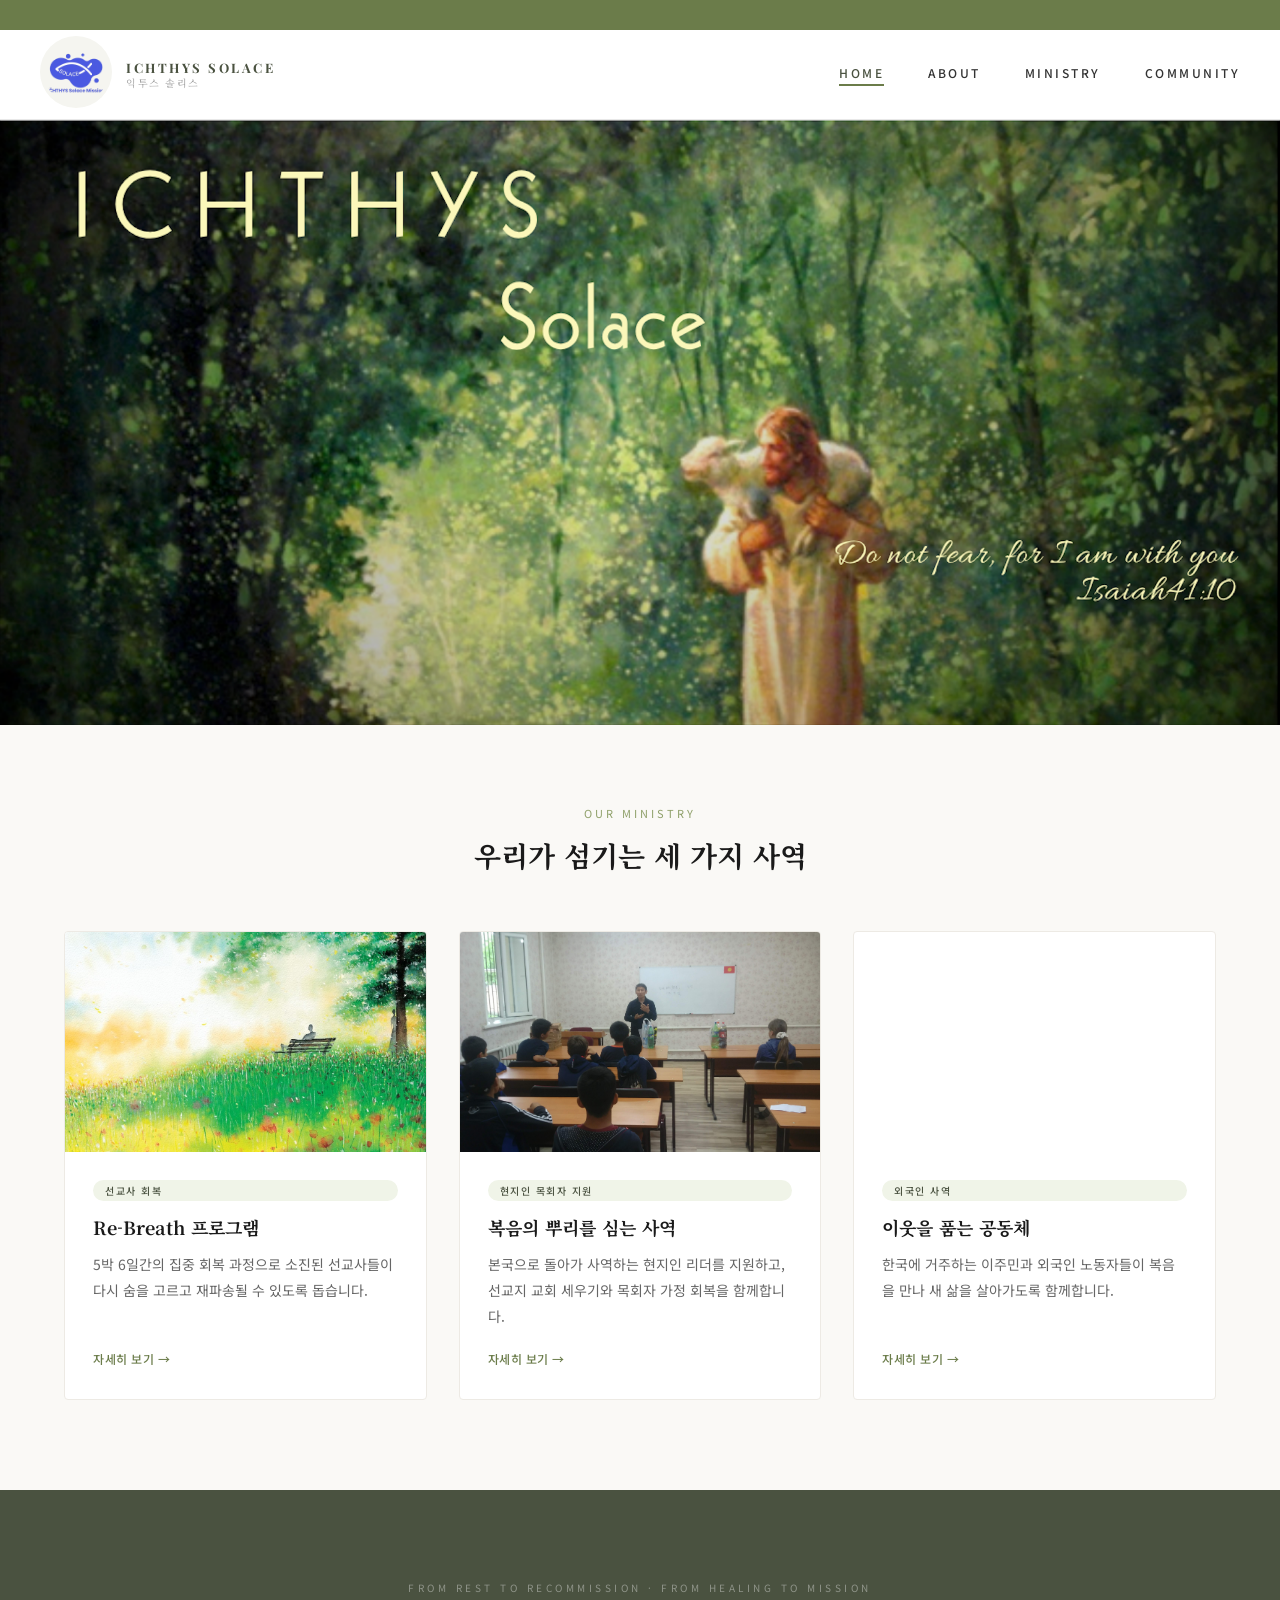
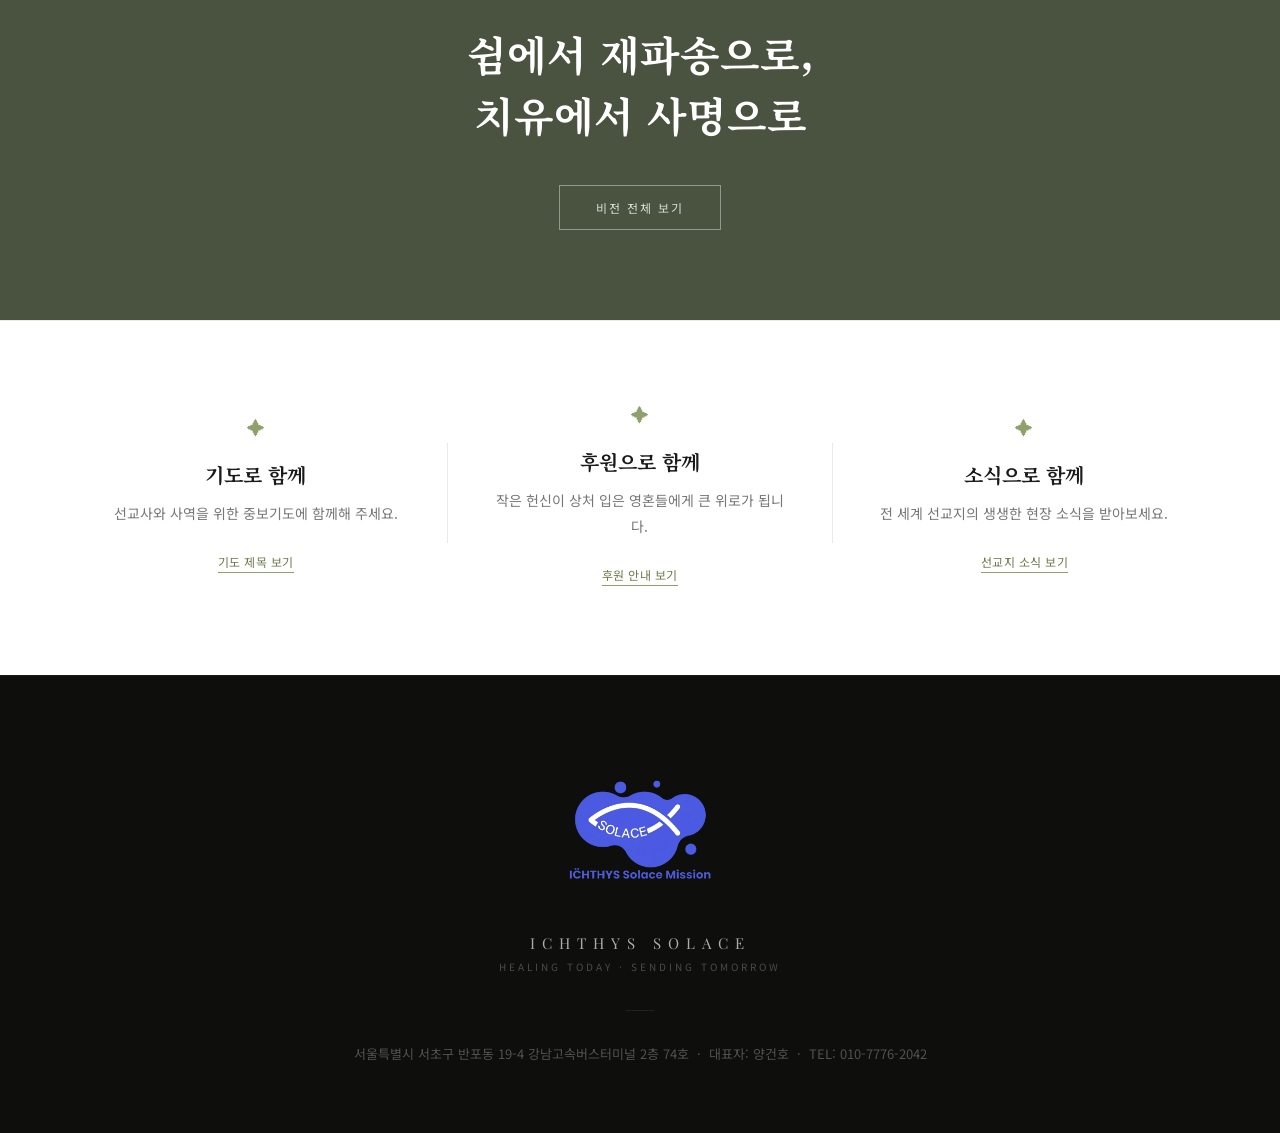
==== Web/index.html @ 235bf3c6 "feat: 홈 네비게이션 브랜드명 추가 — ICHTHYS SOLACE / 익투스 솔리스 (v0.1.0) Co-Authored-By: Claude Sonnet 4.6 <noreply" ====
<!DOCTYPE html>
<html lang="ko">
<head>
  <meta charset="UTF-8" />
  <meta name="viewport" content="width=device-width, initial-scale=1.0" />
  <title>ICHTHYS SOLACE — Home</title>
  <meta name="description" content="ICHTHYS SOLACE — 선교사 심리치유, 탈북 고아 돌봄, 외국인 사역을 중심으로 하는 신앙 기반 사역 단체. Healing Today, Sending Tomorrow." />
  <meta property="og:title" content="ICHTHYS SOLACE" />
  <meta property="og:description" content="Healing Today · Sending Tomorrow" />
  <meta property="og:image" content="img/main.png" />
  <meta property="og:type" content="website" />
  <link rel="icon" type="image/png" href="img/logo.png" />
  <link rel="preconnect" href="https://fonts.googleapis.com" />
  <link rel="preconnect" href="https://fonts.gstatic.com" crossorigin />
  <link href="https://fonts.googleapis.com/css2?family=Playfair+Display:ital,wght@0,400;0,700;1,400&family=Noto+Serif+KR:wght@300;400;600;700&family=Noto+Sans+KR:wght@300;400;500&display=swap" rel="stylesheet" />
  <link rel="stylesheet" href="style.css" />
</head>
<body>

<header>
  <div class="top-bar">
    <!-- <a href="#">로그인</a><span class="sep">|</span><a href="#">회원가입</a> -->
  </div>
  <nav class="main-nav">
    <a href="index.html" class="nav-logo"><img src="img/logo.png" alt="ICHTHYS SOLACE" /></a>
    <div class="nav-brand">
      <span class="nav-brand-en">ICHTHYS SOLACE</span>
      <span class="nav-brand-ko">익투스 솔리스</span>
    </div>
    <button class="nav-hamburger" id="navToggle" aria-label="메뉴"><span></span><span></span><span></span></button>
    <div class="nav-links">
      <a href="index.html"      class="nav-link active">HOME</a>
      <a href="about.html"      class="nav-link">ABOUT</a>
      <a href="ministry.html"   class="nav-link">MINISTRY</a>
      <a href="community.html"  class="nav-link">COMMUNITY</a>
    </div>
  </nav>
</header>

<div class="home-hero-img">
  <img src="img/main.png" alt="ICHTHYS SOLACE" />
</div>

<!-- 사역 소개 카드 -->
<section class="home-ministry">
  <div class="home-ministry-inner">
    <div class="hm-label">OUR MINISTRY</div>
    <h2 class="hm-title">우리가 섬기는 세 가지 사역</h2>
    <div class="hm-cards">
      <a href="ministry.html" class="hm-card">
        <div class="hm-card-img" style="background-image: url('img/15_recovery_rest.jpg'); background-position: center;"></div>
        <div class="hm-card-body">
          <div class="hm-card-badge">선교사 회복</div>
          <h3>Re-Breath 프로그램</h3>
          <p>5박 6일간의 집중 회복 과정으로 소진된 선교사들이 다시 숨을 고르고 재파송될 수 있도록 돕습니다.</p>
          <span class="hm-card-more">자세히 보기 →</span>
        </div>
      </a>
      <a href="ministry.html" class="hm-card">
        <div class="hm-card-img" style="background-image: url('img/14_foreign_class.jpg'); background-position: center;"></div>
        <div class="hm-card-body">
          <div class="hm-card-badge">현지인 목회자 지원</div>
          <h3>복음의 뿌리를 심는 사역</h3>
          <p>본국으로 돌아가 사역하는 현지인 리더를 지원하고, 선교지 교회 세우기와 목회자 가정 회복을 함께합니다.</p>
          <span class="hm-card-more">자세히 보기 →</span>
        </div>
      </a>
      <a href="ministry.html" class="hm-card">
        <div class="hm-card-img" style="background-image: url('https://picsum.photos/seed/card3/800/600');"></div>
        <div class="hm-card-body">
          <div class="hm-card-badge">외국인 사역</div>
          <h3>이웃을 품는 공동체</h3>
          <p>한국에 거주하는 이주민과 외국인 노동자들이 복음을 만나 새 삶을 살아가도록 함께합니다.</p>
          <span class="hm-card-more">자세히 보기 →</span>
        </div>
      </a>
    </div>
  </div>
</section>

<!-- 비전 배너 -->
<section class="home-vision-banner">
  <div class="hvb-inner">
    <p class="hvb-en">FROM REST TO RECOMMISSION · FROM HEALING TO MISSION</p>
    <h2 class="hvb-ko">쉼에서 재파송으로,<br>치유에서 사명으로</h2>
    <a href="about.html" class="hvb-btn">비전 전체 보기</a>
  </div>
</section>

<!-- 함께하기 -->
<section class="home-join">
  <div class="home-join-inner">
    <div class="hj-item">
      <div class="hj-icon">✦</div>
      <h3>기도로 함께</h3>
      <p>선교사와 사역을 위한 중보기도에 함께해 주세요.</p>
      <a href="community.html#prayer" class="hj-link">기도 제목 보기</a>
    </div>
    <div class="hj-divider"></div>
    <div class="hj-item">
      <div class="hj-icon">✦</div>
      <h3>후원으로 함께</h3>
      <p>작은 헌신이 상처 입은 영혼들에게 큰 위로가 됩니다.</p>
      <a href="community.html#support" class="hj-link">후원 안내 보기</a>
    </div>
    <div class="hj-divider"></div>
    <div class="hj-item">
      <div class="hj-icon">✦</div>
      <h3>소식으로 함께</h3>
      <p>전 세계 선교지의 생생한 현장 소식을 받아보세요.</p>
      <a href="community.html#news" class="hj-link">선교지 소식 보기</a>
    </div>
  </div>
</section>

<footer>
  <div class="footer-logo"><img src="img/logo.png" alt="ICHTHYS SOLACE" /></div>
  <div class="footer-name">ICHTHYS SOLACE</div>
  <div class="footer-tagline">Healing Today · Sending Tomorrow</div>
  <div class="footer-rule"></div>
  <div class="footer-info">
    서울특별시 서초구 반포동 19-4 강남고속버스터미널 2층 74호 &nbsp;·&nbsp; 대표자: 양건호 &nbsp;·&nbsp; TEL: 010-7776-2042
  </div>
</footer>

<script src="nav.js"></script>
<script defer src="/_vercel/insights/script.js"></script>
</body>
</html>
---- Web/style.css ----
*, *::before, *::after { box-sizing: border-box; margin: 0; padding: 0; }
html { scroll-behavior: smooth; }
body {
  font-family: 'Noto Sans KR', sans-serif;
  background: #fff;
  color: #1a1a1a;
  overflow-x: hidden;
}

/* ── HEADER (top-bar 26 + nav 56 = 82px) ── */
header {
  position: fixed;
  top: 0; left: 0; right: 0;
  z-index: 200;
}
.top-bar {
  height: 30px;
  background: #6b7c4a;
  display: flex;
  justify-content: flex-end;
  align-items: center;
  padding: 0 40px;
  gap: 10px;
  font-size: 12px;
}
.top-bar a { color: rgba(255,255,255,0.85); text-decoration: none; letter-spacing: 0.3px; }
.top-bar a:hover { color: #fff; }
.top-bar .sep { color: rgba(255,255,255,0.4); }

.main-nav {
  height: 90px;
  background: #fff;
  border-bottom: 1px solid #e8e8e8;
  display: flex;
  align-items: center;
  padding: 0 40px;
}
.nav-logo img { width: 72px; height: 72px; object-fit: contain; background: #f5f5f0; border-radius: 50%; padding: 4px; }
.nav-brand {
  display: flex; flex-direction: column; justify-content: center;
  margin-left: 14px; line-height: 1.3;
}
.nav-brand-en {
  font-family: 'Playfair Display', serif;
  font-size: 13px; letter-spacing: 2.5px;
  color: #4a5240; font-weight: 700;
}
.nav-brand-ko {
  font-family: 'Noto Serif KR', serif;
  font-size: 10px; letter-spacing: 1.5px;
  color: #999;
}

.nav-links { display: flex; align-items: center; gap: 44px; margin-left: auto; }
.nav-link {
  font-size: 12px;
  font-weight: 500;
  letter-spacing: 2.5px;
  color: #333;
  text-decoration: none;
  text-transform: uppercase;
  padding-bottom: 3px;
  border-bottom: 2px solid transparent;
  transition: color 0.2s, border-color 0.2s;
}
.nav-link:hover,
.nav-link.active { color: #4a5240; border-bottom-color: #6b7c4a; }

/* ── HERO ── */
.hero-section {
  position: relative;
  height: 72vh;
  min-height: 480px;
  display: flex;
  align-items: center;
}
.hero-section.home {
  height: 100vh;
  min-height: 640px;
}
.hero-bg {
  position: absolute;
  inset: 0;
  background-size: cover;
  background-position: center;
}
.hero-overlay { position: absolute; inset: 0; }

.hero-section.home     .hero-overlay { background: none; }
.hero-section.about    .hero-overlay { background: linear-gradient(to right, rgba(0,0,0,0.78) 0%, rgba(0,0,0,0.55) 45%, rgba(0,0,0,0.32) 100%); }
.hero-section.ministry .hero-overlay { background: linear-gradient(to left,  rgba(0,0,0,0.78) 0%, rgba(0,0,0,0.55) 45%, rgba(0,0,0,0.28) 100%); }
.hero-section.community .hero-overlay { background: rgba(0,0,0,0.62); }

/* ── HOME 히어로 이미지 (비율 그대로) ── */
.home-hero-img {
  margin-top: 120px; /* fixed header 높이 (30 + 90) */
  width: 100%;
  line-height: 0;
}
.home-hero-img img {
  width: 100%;
  height: auto;
  display: block;
}

/* ── HOME 콘텐츠 ── */
.home-content {
  position: relative; z-index: 2;
  width: 90vw; max-width: 1200px;
  margin: 0 auto;
  padding-top: 82px;
}
.ichthys-title {
  font-family: 'Playfair Display', serif;
  font-size: clamp(56px, 8vw, 120px);
  font-weight: 400; letter-spacing: 14px; color: #fff;
  display: block; line-height: 1;
}
.solace-title {
  font-family: 'Playfair Display', serif;
  font-style: italic;
  font-size: clamp(36px, 5.2vw, 80px);
  font-weight: 400; color: #a8bb8a;
  display: block;
  margin-left: clamp(28px, 4.5vw, 72px);
  margin-top: -4px; line-height: 1;
}
.home-quote {
  position: absolute; right: 5vw; bottom: 80px;
  text-align: right; z-index: 2;
}
.home-quote p {
  font-family: 'Playfair Display', serif;
  font-style: italic; font-size: 15px;
  color: rgba(255,255,255,0.68); line-height: 1.7;
}
.home-quote .ref {
  font-size: 11px; letter-spacing: 1.5px;
  color: rgba(255,255,255,0.38); font-style: normal; margin-top: 4px;
}

/* ── ABOUT 콘텐츠 ── */
.about-content {
  position: relative; z-index: 2;
  width: 90vw; max-width: 1200px;
  margin: 0 auto; padding-top: 82px;
}

/* ── MINISTRY 콘텐츠 (우측) ── */
.ministry-content {
  position: relative; z-index: 2;
  width: 90vw; max-width: 1200px;
  margin: 0 auto; padding-top: 82px;
  display: flex; flex-direction: column;
  align-items: flex-end; text-align: right;
}

/* ── COMMUNITY 콘텐츠 (좌우 분리) ── */
.community-content {
  position: relative; z-index: 2;
  width: 90vw; max-width: 1200px;
  margin: 0 auto; padding-top: 82px;
  display: flex; align-items: center;
  justify-content: space-between; gap: 40px;
}
.community-left .obing-title {
  font-family: 'Noto Serif KR', serif;
  font-size: clamp(48px, 6.5vw, 96px);
  font-weight: 700; color: #fff; line-height: 1.1;
}
.community-right { text-align: right; flex-shrink: 0; max-width: 400px; }

/* ── 공통 배지/헤드라인 ── */
.section-badge {
  display: inline-block;
  background: #6b7c4a; color: #fff;
  font-size: 10px; font-weight: 500;
  letter-spacing: 2.5px; padding: 4px 16px;
  border-radius: 20px; margin-bottom: 22px;
  text-transform: uppercase;
}
.section-headline {
  font-family: 'Noto Serif KR', serif;
  font-size: clamp(18px, 2.2vw, 36px);
  font-weight: 700; color: #fff;
  line-height: 1.6; max-width: 800px; margin-bottom: 18px;
  word-break: keep-all; overflow-wrap: break-word;
}
.section-sub {
  font-size: clamp(13px, 1.1vw, 15px);
  color: rgba(255,255,255,0.60); line-height: 1.85; max-width: 460px;
}

/* ── TAB BAR ── */
.tab-bar {
  position: absolute;
  bottom: 0; left: 0; right: 0;
  z-index: 3; display: flex;
  background: rgba(12,14,10,0.82);
  backdrop-filter: blur(6px);
  border-top: 1px solid rgba(255,255,255,0.07);
}
.tab-btn {
  flex: 1; padding: 20px 12px;
  background: transparent; border: none;
  border-top: 2px solid transparent;
  color: rgba(255,255,255,0.42);
  font-family: 'Noto Sans KR', sans-serif;
  font-size: clamp(13px, 1vw, 15px);
  cursor: pointer; text-align: center;
  transition: all 0.2s; letter-spacing: 0.3px;
}
.tab-btn:hover { color: rgba(255,255,255,0.78); background: rgba(255,255,255,0.04); }
.tab-btn.active { color: #fff; border-top-color: #8fa06a; background: rgba(143,160,106,0.10); }

/* ── TAB PANELS ── */
.tab-panels { background: #faf9f6; }
.tab-panel { display: none; }
.tab-panel.active { display: block; }

.panel-inner {
  width: 90vw; max-width: 1200px;
  margin: 0 auto; padding: 56px 0 80px;
}
.panel-grid { display: grid; grid-template-columns: 1fr 1fr; gap: 80px; align-items: start; }
.panel-grid.flip { direction: rtl; }
.panel-grid.flip > * { direction: ltr; }

.panel-img img { width: 100%; height: auto; display: block; border-radius: 4px; }

.panel-img-crop { position: relative; overflow: hidden; min-height: 200px; align-self: stretch; }
.panel-img-crop img { position: absolute; top: 0; left: 0; width: 100%; height: 100%; object-fit: cover; object-position: bottom; }
.panel-img-stack { display: flex; flex-direction: column; gap: 14px; }
.panel-img-stack img { width: 100%; aspect-ratio: 4/3; object-fit: cover; border-radius: 4px; }

.recovery-photos {
  display: grid;
  grid-template-columns: 1fr 1fr;
  gap: 24px;
}
.recovery-photos img {
  width: 100%;
  height: auto;
  display: block;
  border-radius: 4px;
}

.panel-section-img { margin-bottom: 40px; }
.panel-section-img img { width: 100%; max-height: 320px; object-fit: cover; border-radius: 4px; }

.panel-txt h3 {
  font-family: 'Noto Serif KR', serif;
  font-size: clamp(20px, 1.8vw, 28px);
  font-weight: 700; color: #1a1a1a;
  margin-bottom: 22px; line-height: 1.4;
}
.panel-txt p { font-size: clamp(14px, 1.05vw, 16px); color: #555; line-height: 1.95; margin-bottom: 12px; }
.panel-txt .sig { font-size: 13px; color: #bbb; margin-top: 24px; }

.vision-ko {
  font-family: 'Noto Serif KR', serif;
  font-size: clamp(20px, 1.7vw, 26px);
  font-weight: 600; color: #4a5240; line-height: 1.7; margin-bottom: 8px;
}
.vision-en { font-size: 13px; color: #bbb; font-style: italic; margin-bottom: 24px; }
.sub-label { font-size: 11px; letter-spacing: 2px; color: #8fa06a; text-transform: uppercase; margin-bottom: 14px; }

ul.mlist { list-style: none; padding: 0; }
ul.mlist li {
  font-size: clamp(14px, 1.05vw, 16px); color: #555;
  padding: 12px 0 12px 22px; position: relative;
  border-bottom: 1px solid #edeae4; line-height: 1.6;
}
ul.mlist li:first-child { border-top: 1px solid #edeae4; }
ul.mlist li::before {
  content: ''; position: absolute;
  left: 0; top: 50%; transform: translateY(-50%);
  width: 8px; height: 1px; background: #8fa06a;
}

/* ── 게시판 공통 ── */
.board-grid {
  display: grid;
  grid-template-columns: repeat(2, 1fr);
  gap: 36px;
}
.board-card {
  background: #fff;
  border: 1px solid #edeae4;
  border-radius: 4px;
  overflow: hidden;
}
.board-card-img {
  height: 200px;
  background-size: cover;
  background-position: center;
}
.board-card-body {
  padding: 24px 28px 28px;
}
.board-card-body h3 {
  font-family: 'Noto Serif KR', serif;
  font-size: 18px; font-weight: 700;
  color: #1a1a1a; margin-bottom: 10px; line-height: 1.4;
}
.board-card-body p { font-size: 14px; color: #666; line-height: 1.85; }
.board-card-content {
  display: -webkit-box;
  -webkit-line-clamp: 4;
  -webkit-box-orient: vertical;
  overflow: hidden;
}
.board-card-content.expanded {
  display: block;
  -webkit-line-clamp: unset;
}
.board-more-btn {
  display: inline-block;
  margin-top: 10px;
  font-size: 12px;
  color: #6b7c4a;
  cursor: pointer;
  background: none;
  border: none;
  padding: 0;
  letter-spacing: 0.3px;
}
.board-more-btn:hover { color: #4a5240; }
.board-date { font-size: 11px; letter-spacing: 1px; color: #bbb; margin-bottom: 10px; }

.prayer-list { display: flex; flex-direction: column; gap: 0; }
.prayer-item {
  padding: 28px 0;
  border-bottom: 1px solid #edeae4;
}
.prayer-item:first-child { border-top: 1px solid #edeae4; }
.prayer-item-header {
  display: flex; align-items: baseline;
  justify-content: space-between; gap: 20px;
  margin-bottom: 10px;
}
.prayer-item-header h3 {
  font-family: 'Noto Serif KR', serif;
  font-size: 17px; font-weight: 700; color: #1a1a1a;
}
.prayer-item p { font-size: 14px; color: #666; line-height: 1.85; }

.board-loading, .board-empty {
  font-size: 14px; color: #bbb;
  text-align: center; padding: 60px 0;
  grid-column: 1 / -1;
}

/* ── HOME 사역 카드 ── */
.home-ministry {
  background: #faf9f6;
  padding: 80px 0 90px;
}
.home-ministry-inner {
  width: 90vw; max-width: 1200px;
  margin: 0 auto;
  text-align: center;
}
.hm-label {
  font-size: 11px; letter-spacing: 3px;
  color: #8fa06a; text-transform: uppercase;
  margin-bottom: 14px;
}
.hm-title {
  font-family: 'Noto Serif KR', serif;
  font-size: 28px; font-weight: 700;
  color: #1a1a1a; margin-bottom: 56px;
}
.hm-cards {
  display: grid;
  grid-template-columns: repeat(3, 1fr);
  gap: 32px;
}
.hm-card {
  background: #fff;
  border: 1px solid #edeae4;
  border-radius: 4px;
  overflow: hidden;
  text-decoration: none;
  color: inherit;
  display: flex;
  flex-direction: column;
  transition: box-shadow 0.2s, transform 0.2s;
}
.hm-card:hover {
  box-shadow: 0 8px 32px rgba(0,0,0,0.10);
  transform: translateY(-3px);
}
.hm-card-img {
  height: 220px;
  background-size: cover;
  background-position: center;
}
.hm-card-body {
  padding: 28px 28px 32px;
  text-align: left;
  flex: 1;
  display: flex;
  flex-direction: column;
}
.hm-card-badge {
  display: inline-block;
  background: #f0f4e8;
  color: #4a5240;
  font-size: 10px; font-weight: 500;
  letter-spacing: 1.5px; padding: 3px 12px;
  border-radius: 20px; margin-bottom: 14px;
  text-transform: uppercase;
}
.hm-card-body h3 {
  font-family: 'Noto Serif KR', serif;
  font-size: 18px; font-weight: 700;
  color: #1a1a1a; margin-bottom: 12px;
  line-height: 1.4;
}
.hm-card-body p {
  font-size: 14px; color: #666;
  line-height: 1.85; flex: 1;
}
.hm-card-more {
  display: inline-block;
  margin-top: 20px;
  font-size: 12px; letter-spacing: 0.5px;
  color: #6b7c4a; font-weight: 500;
}

/* ── HOME 비전 배너 ── */
.home-vision-banner {
  background: #4a5240;
  padding: 90px 0;
  text-align: center;
}
.hvb-inner {
  width: 90vw; max-width: 900px;
  margin: 0 auto;
}
.hvb-en {
  font-size: 10px; letter-spacing: 3.5px;
  color: rgba(255,255,255,0.38);
  text-transform: uppercase; margin-bottom: 28px;
}
.hvb-ko {
  font-family: 'Noto Serif KR', serif;
  font-size: clamp(28px, 3.2vw, 48px);
  font-weight: 700; color: #fff;
  line-height: 1.5; margin-bottom: 40px;
}
.hvb-btn {
  display: inline-block;
  border: 1px solid rgba(255,255,255,0.4);
  color: rgba(255,255,255,0.80);
  text-decoration: none;
  font-size: 12px; letter-spacing: 2px;
  padding: 13px 36px;
  transition: background 0.2s, color 0.2s;
}
.hvb-btn:hover {
  background: rgba(255,255,255,0.10);
  color: #fff;
}

/* ── HOME 함께하기 ── */
.home-join {
  background: #fff;
  padding: 80px 0 90px;
  border-top: 1px solid #edeae4;
}
.home-join-inner {
  width: 90vw; max-width: 1200px;
  margin: 0 auto;
  display: flex;
  align-items: center;
  gap: 0;
}
.hj-item {
  flex: 1;
  text-align: center;
  padding: 0 40px;
}
.hj-icon {
  font-size: 18px; color: #8fa06a;
  margin-bottom: 20px;
}
.hj-item h3 {
  font-family: 'Noto Serif KR', serif;
  font-size: 20px; font-weight: 700;
  color: #1a1a1a; margin-bottom: 12px;
}
.hj-item p {
  font-size: 14px; color: #777;
  line-height: 1.8; margin-bottom: 22px;
}
.hj-link {
  font-size: 12px; letter-spacing: 0.5px;
  color: #6b7c4a; text-decoration: none;
  border-bottom: 1px solid #8fa06a;
  padding-bottom: 2px;
}
.hj-link:hover { color: #4a5240; }
.hj-divider {
  width: 1px; height: 100px;
  background: #edeae4; flex-shrink: 0;
}

/* ── FOOTER ── */
footer {
  background: #0e0f0c; text-align: center;
  padding: 72px 20px 64px; border-top: 1px solid #1a1a14;
}
.footer-logo img { width: 160px; height: 160px; object-fit: contain; margin-bottom: 20px; }
.footer-name { font-family: 'Playfair Display', serif; font-size: 15px; letter-spacing: 7px; color: rgba(255,255,255,0.65); margin-bottom: 6px; }
.footer-tagline { font-size: 10px; letter-spacing: 3px; text-transform: uppercase; color: rgba(255,255,255,0.25); margin-bottom: 36px; }
.footer-rule { width: 28px; height: 1px; background: #222; margin: 0 auto 28px; }
.footer-info { font-size: 13px; color: rgba(255,255,255,0.28); line-height: 2.3; }

/* ════════════════════════════════
   RESPONSIVE  (≤ 768px)
   ════════════════════════════════ */

/* ── 햄버거 버튼 ── */
.nav-hamburger {
  display: none;
  flex-direction: column;
  justify-content: center;
  gap: 5px;
  width: 36px; height: 36px;
  background: none; border: none;
  cursor: pointer; margin-left: auto; padding: 4px;
}
.nav-hamburger span {
  display: block; width: 22px; height: 2px;
  background: #333; border-radius: 2px;
  transition: transform 0.25s, opacity 0.25s;
  transform-origin: center;
}
@media (prefers-color-scheme: dark) {
  .nav-hamburger span { background: #ccc; }
  .main-nav { background: #1a1a1a; border-bottom-color: #333; }
  .nav-links { background: #1a1a1a; border-bottom-color: #333; }
  .nav-link { color: #ccc; }
}
.nav-hamburger.open span:nth-child(1) { transform: translateY(7px) rotate(45deg); }
.nav-hamburger.open span:nth-child(2) { opacity: 0; }
.nav-hamburger.open span:nth-child(3) { transform: translateY(-7px) rotate(-45deg); }

@media (max-width: 768px) {

  /* ── NAV ── */
  .nav-hamburger { display: flex; }
  .main-nav { padding: 0 20px; height: 64px; }
  .nav-logo img { width: 52px; height: 52px; }
  .nav-links {
    display: none;
    position: fixed;
    top: 64px; left: 0; right: 0;
    background: #fff;
    flex-direction: column;
    align-items: flex-start;
    padding: 20px 28px 28px;
    gap: 0;
    border-bottom: 1px solid #e8e8e8;
    z-index: 199;
    box-shadow: 0 8px 24px rgba(0,0,0,0.08);
  }
  .nav-links.open { display: flex; }
  .nav-link { padding: 14px 0; font-size: 13px; letter-spacing: 2px; width: 100%; border-bottom: none; }
  .top-bar { display: none; }

  /* ── HERO ── */
  .hero-section { height: auto; min-height: 320px; padding-top: 64px; }
  .about-content,
  .ministry-content,
  .community-content { padding-top: 48px; padding-bottom: 80px; width: 92vw; }
  .section-headline { font-size: clamp(16px, 5vw, 28px); max-width: 100%; }
  .section-sub { font-size: 13px; }

  /* community 히어로 좌우 → 상하 */
  .community-content { flex-direction: column; align-items: flex-start; gap: 16px; }
  .community-left .obing-title { font-size: clamp(36px, 10vw, 64px); }
  .community-right { text-align: left; max-width: 100%; }

  /* ── TAB BAR ── */
  .tab-bar { overflow-x: auto; -webkit-overflow-scrolling: touch; }
  .tab-btn { flex: 0 0 auto; padding: 16px 18px; font-size: 13px; white-space: nowrap; }

  /* ── PANEL ── */
  .panel-inner { padding: 40px 0 60px; width: 92vw; }
  .panel-grid,
  .panel-grid.flip { grid-template-columns: 1fr; gap: 36px; direction: ltr; }
  .panel-grid.flip > * { direction: ltr; }

  /* ── HOME 히어로 ── */
  .home-hero-img { margin-top: 64px; }

  /* ── HOME 사역 카드 ── */
  .hm-cards { grid-template-columns: 1fr; gap: 24px; }
  .hm-title { font-size: 22px; margin-bottom: 36px; }

  /* ── HOME 비전 배너 ── */
  .hvb-ko { font-size: clamp(22px, 6vw, 36px); }

  /* ── HOME 함께하기 ── */
  .home-join-inner { flex-direction: column; align-items: center; gap: 0; }
  .hj-item { padding: 40px 20px; width: 100%; }
  .hj-divider { width: 60px; height: 1px; }

  /* ── 게시판 ── */
  .board-grid { grid-template-columns: 1fr; gap: 24px; }

  /* ── 선교사 회복 사진 ── */
  .recovery-photos { grid-template-columns: 1fr; gap: 16px; }

  /* ── 브랜드 텍스트 ── */
  .nav-brand-en { font-size: 10px; letter-spacing: 1.5px; }
  .nav-brand-ko { font-size: 9px; }

  /* ── 환영 이미지 크롭 해제 ── */
  .panel-img-crop { position: static; overflow: visible; min-height: 0; align-self: auto; }
  .panel-img-crop img { position: static; width: 100%; height: auto; object-fit: initial; }

  /* ── FOOTER ── */
  .footer-logo img { width: 100px; height: 100px; }
  .footer-info { font-size: 12px; }
}
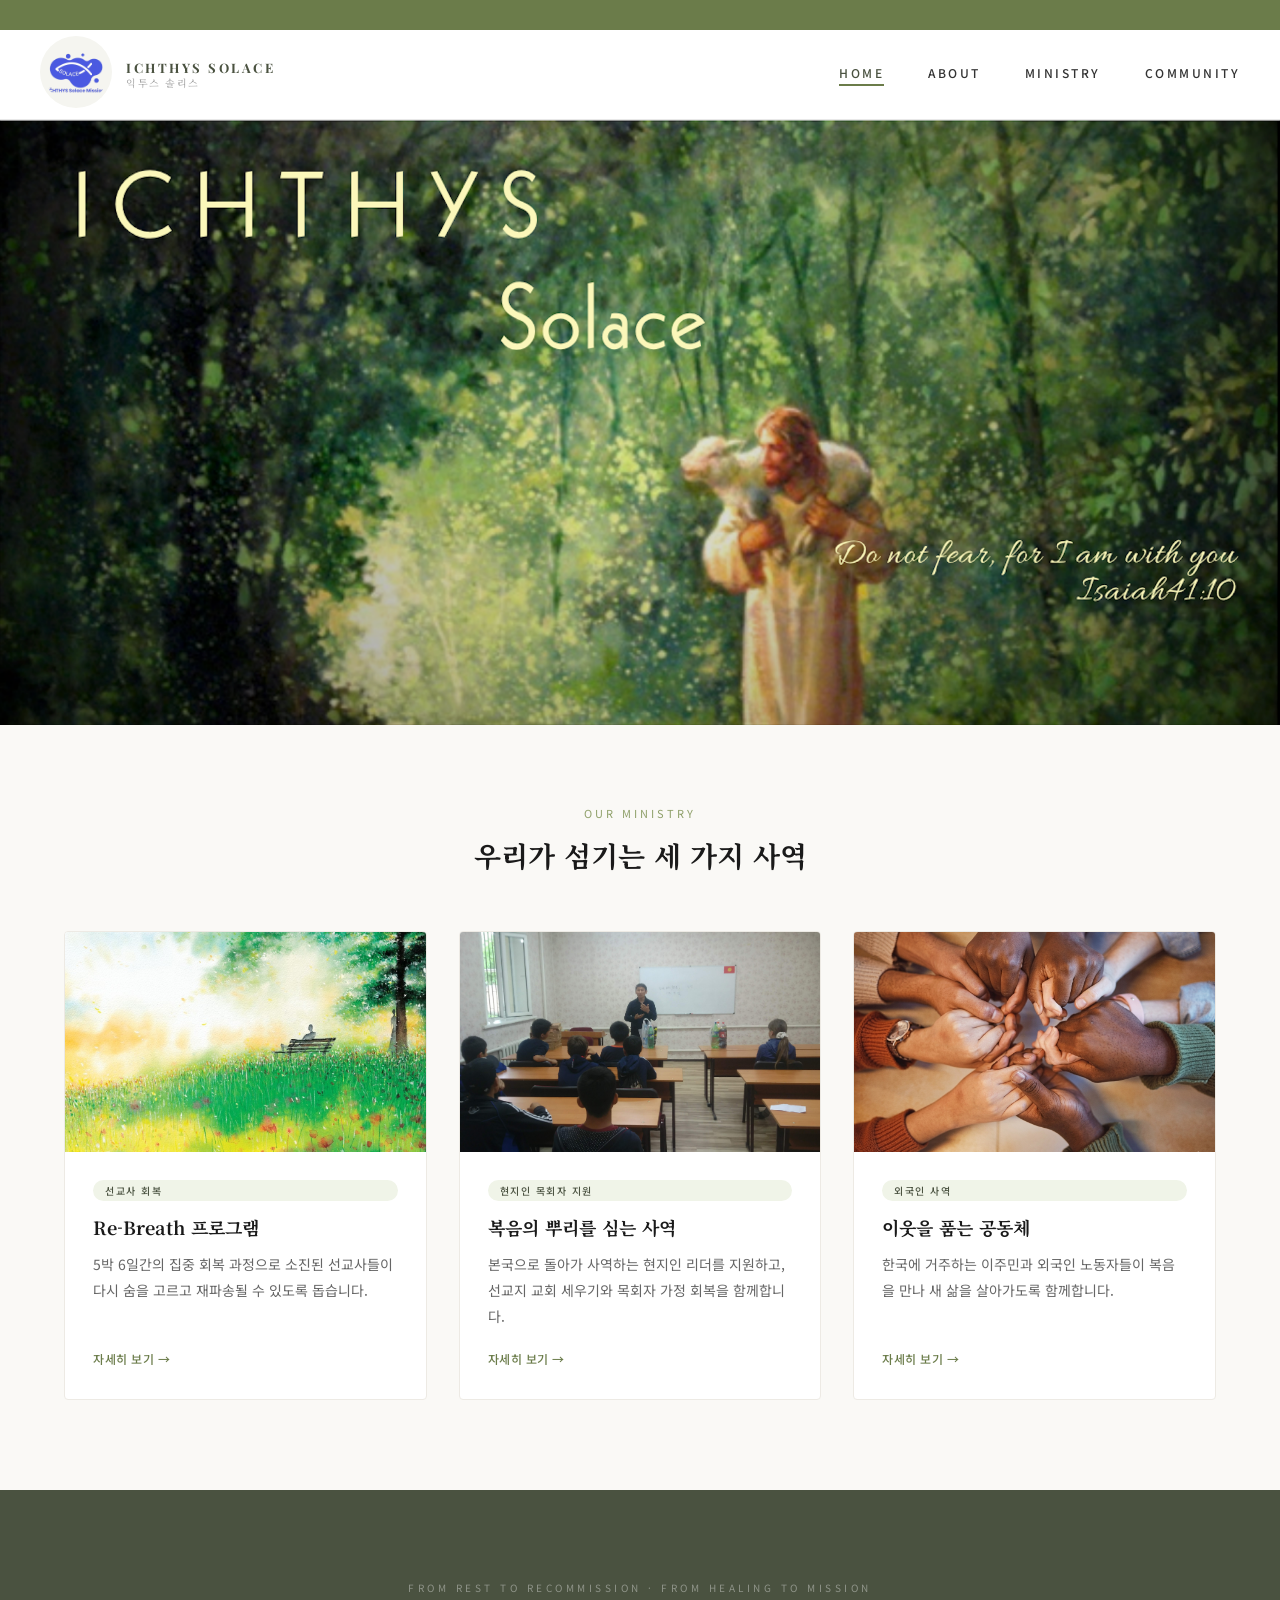
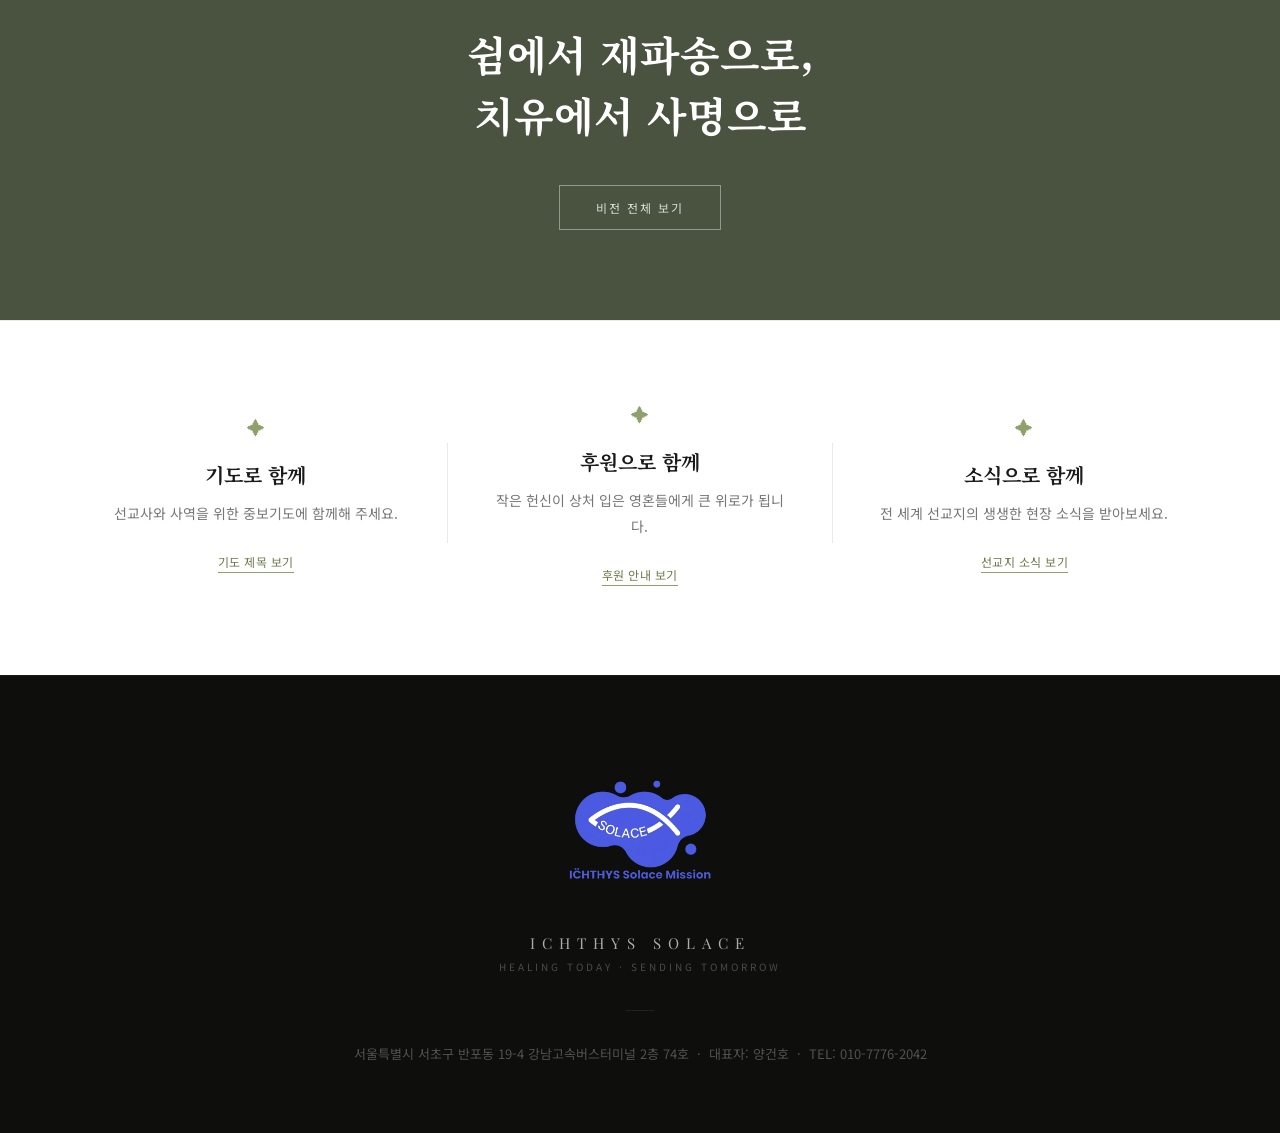
==== commit e7ba7842: "feat: 홈 외국인 사역 카드 이미지 교체 — 16_foreigner_community.png (v0.1.0) Co-Authored-By: Claude Sonnet 4.6 <no" ====
--- a/Web/index.html
+++ b/Web/index.html
@@ -66,7 +66,7 @@
         </div>
       </a>
       <a href="ministry.html" class="hm-card">
-        <div class="hm-card-img" style="background-image: url('https://picsum.photos/seed/card3/800/600');"></div>
+        <div class="hm-card-img" style="background-image: url('img/16_foreigner_community.png'); background-position: center;"></div>
         <div class="hm-card-body">
           <div class="hm-card-badge">외국인 사역</div>
           <h3>이웃을 품는 공동체</h3>
--- a/Web/style.css
+++ b/Web/style.css
@@ -539,10 +539,7 @@
   transform-origin: center;
 }
 @media (prefers-color-scheme: dark) {
-  .nav-hamburger span { background: #ccc; }
-  .main-nav { background: #1a1a1a; border-bottom-color: #333; }
-  .nav-links { background: #1a1a1a; border-bottom-color: #333; }
-  .nav-link { color: #ccc; }
+  .nav-hamburger span { background: #555; }
 }
 .nav-hamburger.open span:nth-child(1) { transform: translateY(7px) rotate(45deg); }
 .nav-hamburger.open span:nth-child(2) { opacity: 0; }
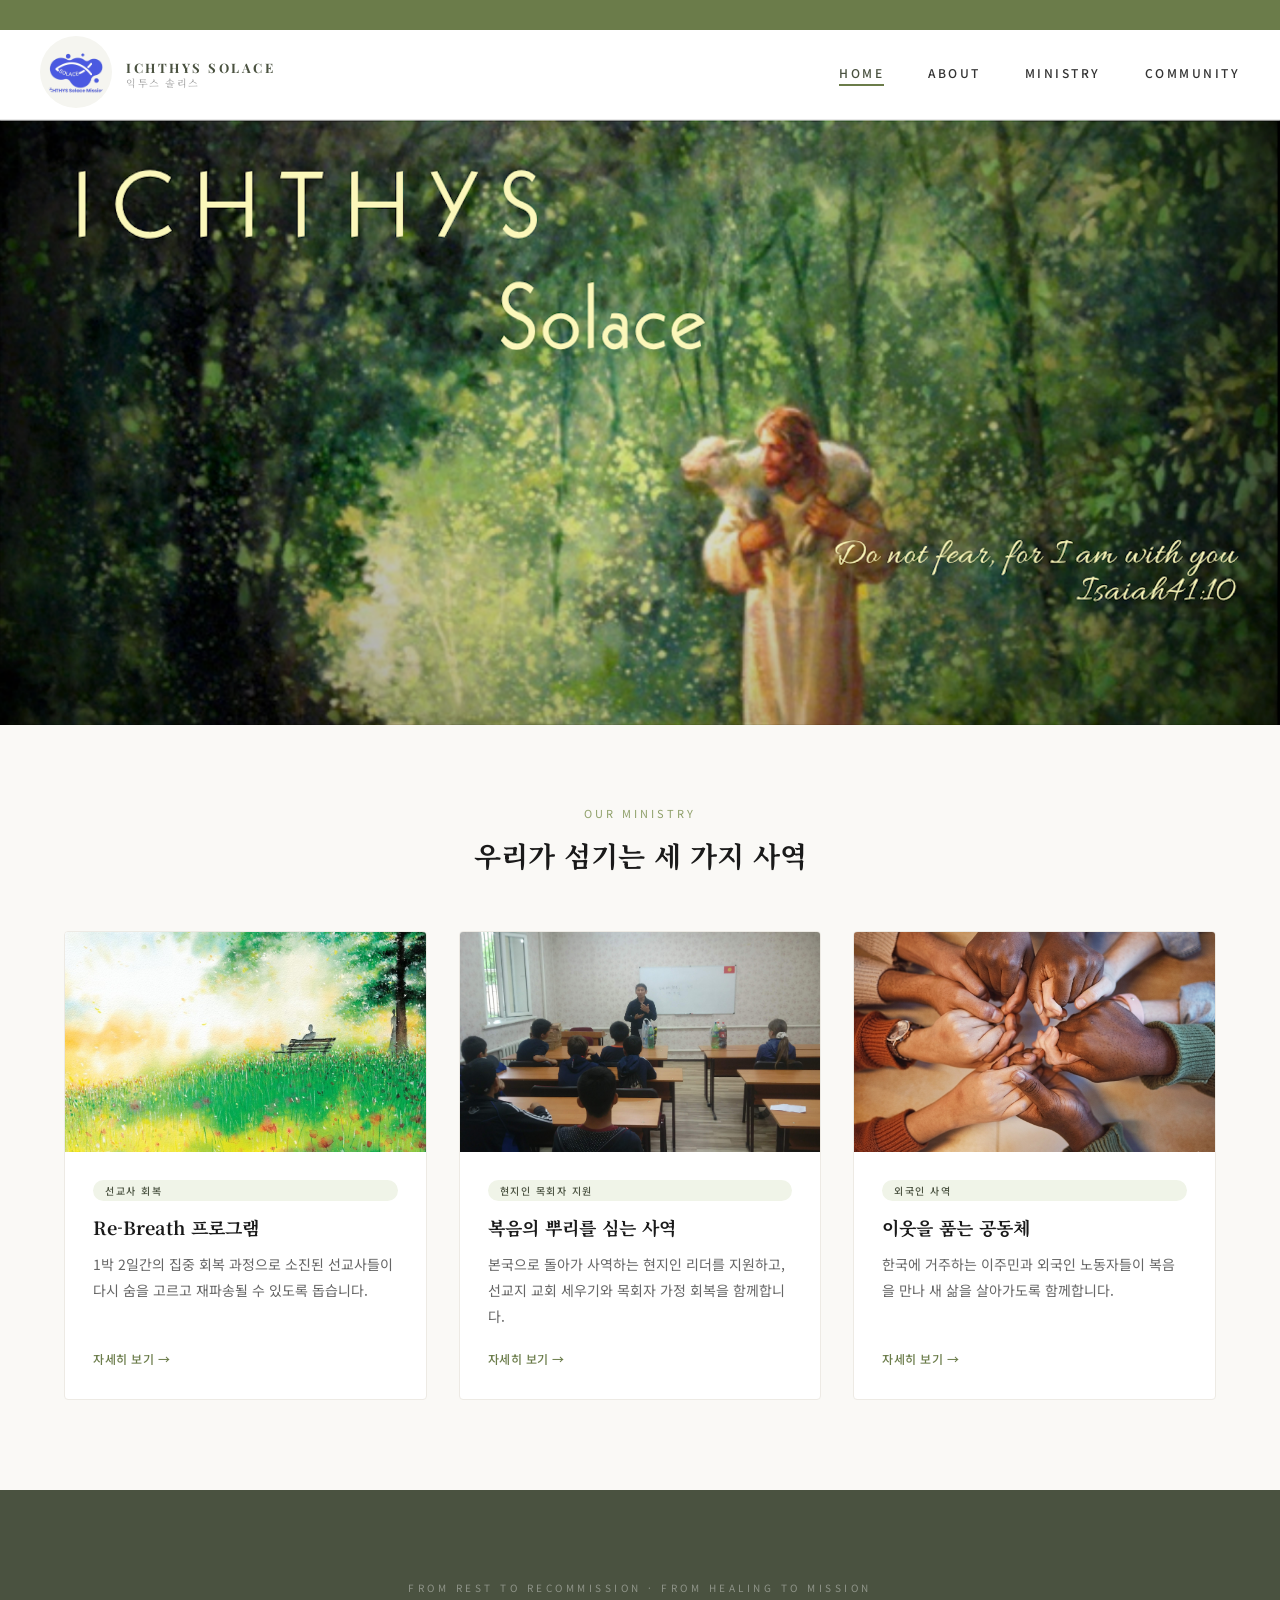
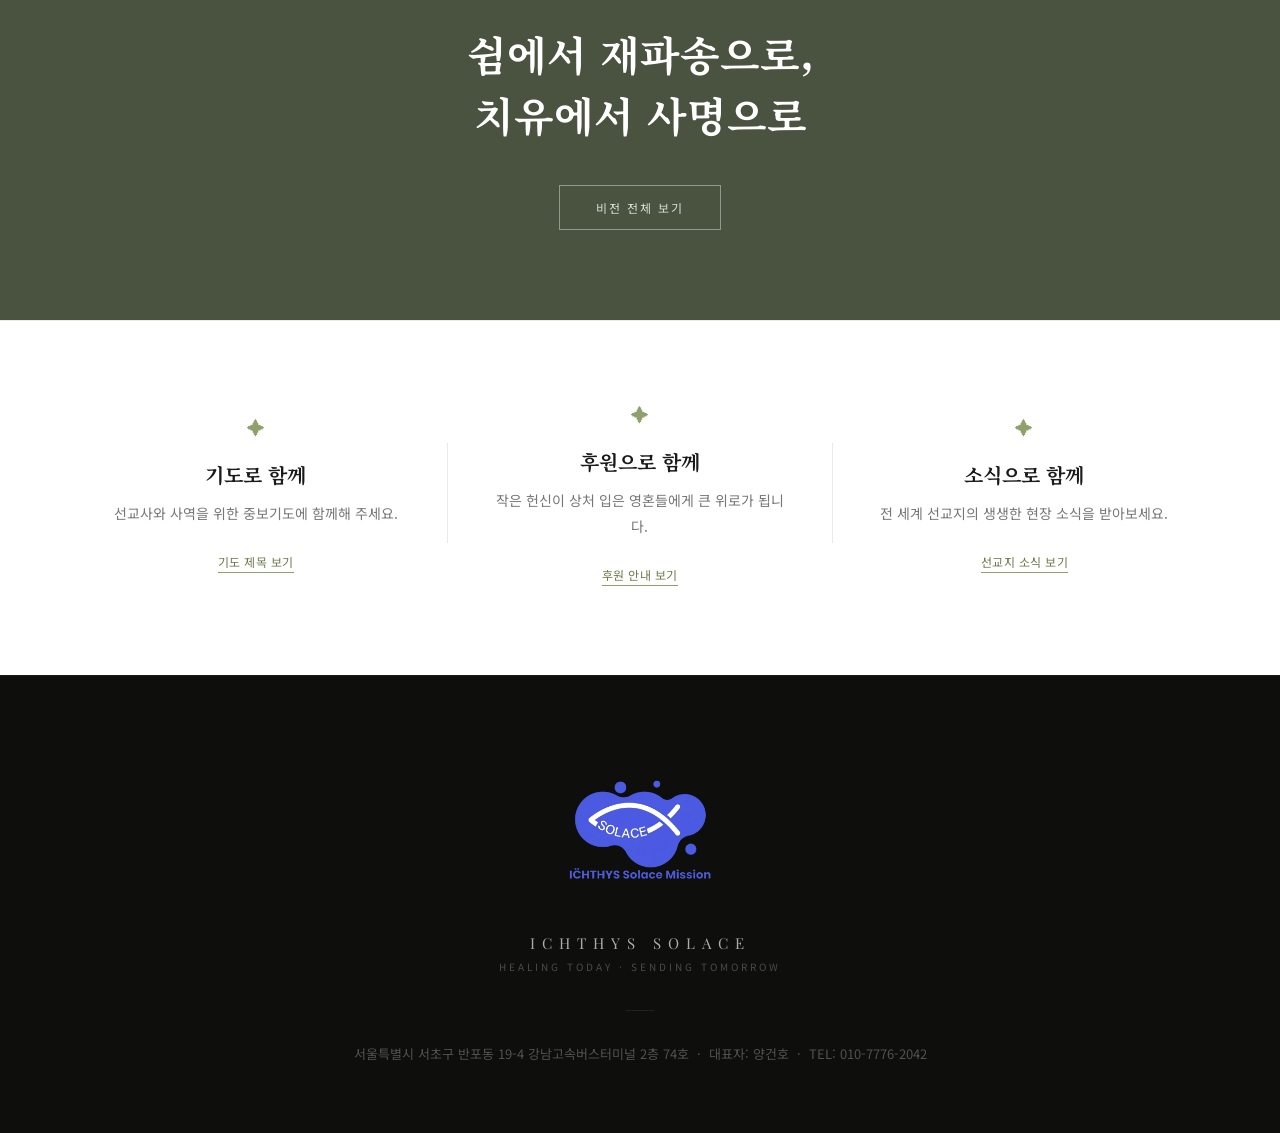
==== commit 4b3596f6: "feat: 홈 선교사 회복 카드 문구 수정 (v0.1.0) Co-Authored-By: Claude Sonnet 4.6 <noreply@anthropic.com>" ====
--- a/Web/index.html
+++ b/Web/index.html
@@ -52,7 +52,7 @@
         <div class="hm-card-body">
           <div class="hm-card-badge">선교사 회복</div>
           <h3>Re-Breath 프로그램</h3>
-          <p>5박 6일간의 집중 회복 과정으로 소진된 선교사들이 다시 숨을 고르고 재파송될 수 있도록 돕습니다.</p>
+          <p>1박 2일간의 집중 회복 과정으로 소진된 선교사들이 다시 숨을 고르고 재파송될 수 있도록 돕습니다.</p>
           <span class="hm-card-more">자세히 보기 →</span>
         </div>
       </a>
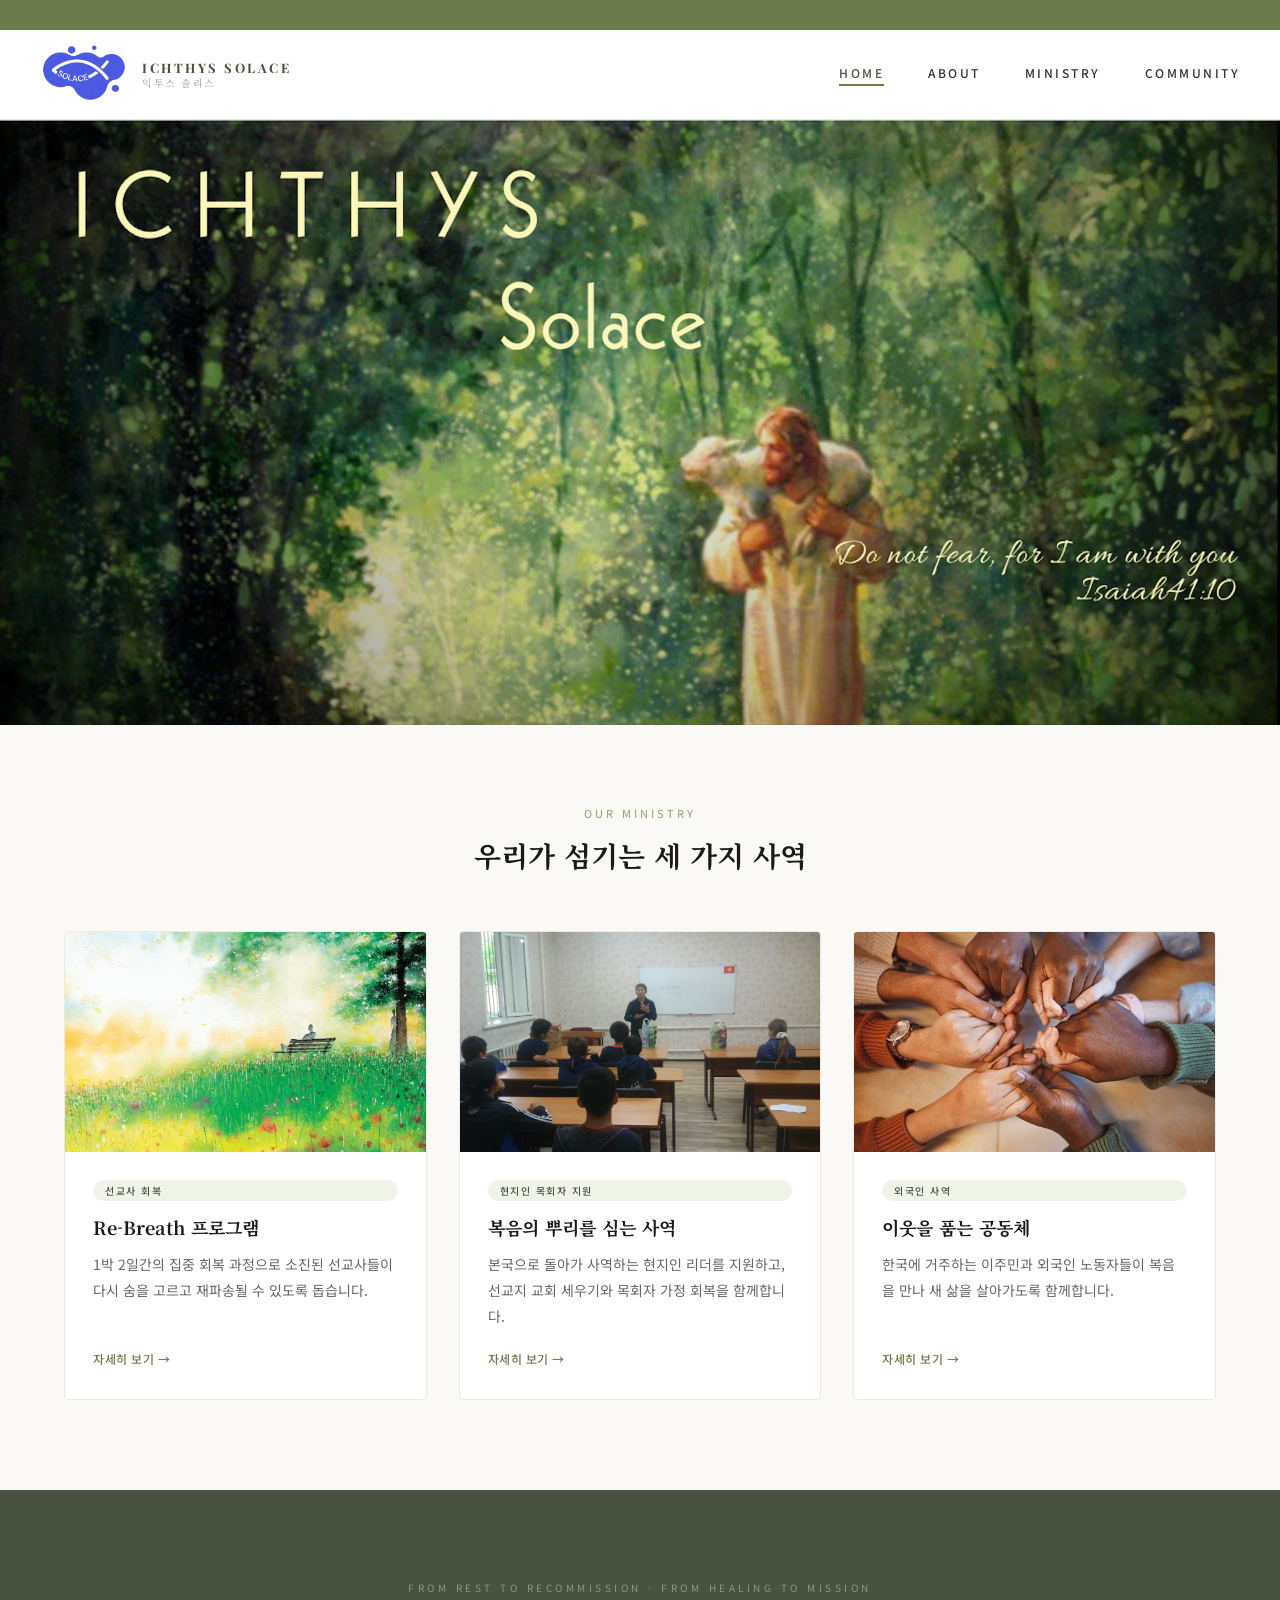
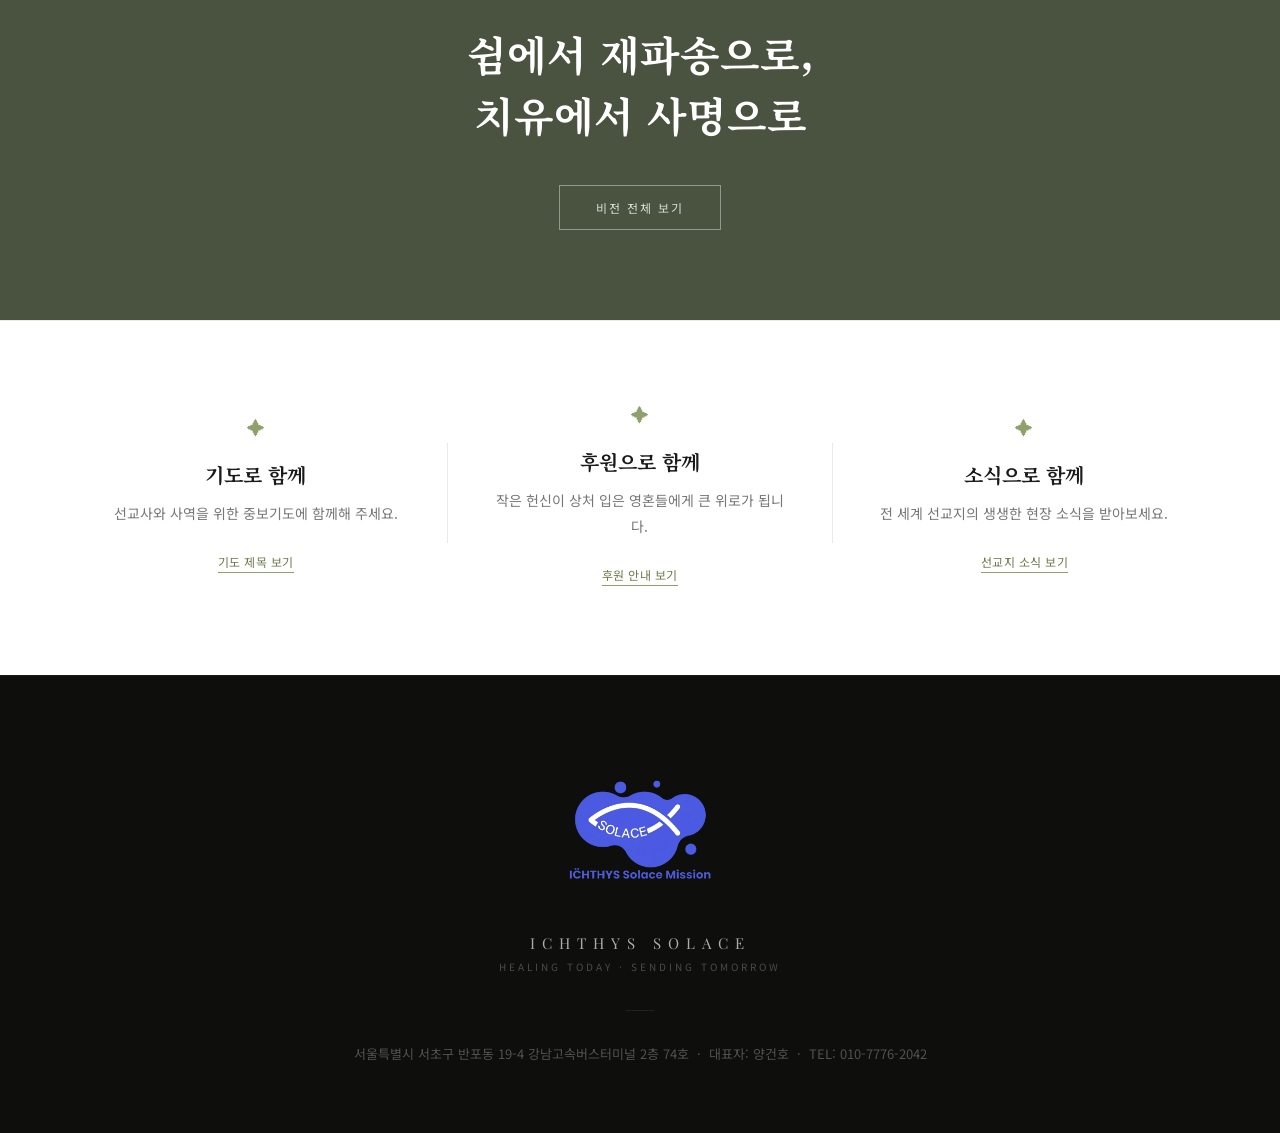
==== commit 119738f9: "feat: 상단 배너 로고 이미지 교체 — 17_logo_banner.png 적용 (v0.1.0) Co-Authored-By: Claude Sonnet 4.6 <noreply@an" ====
--- a/Web/index.html
+++ b/Web/index.html
@@ -22,7 +22,7 @@
     <!-- <a href="#">로그인</a><span class="sep">|</span><a href="#">회원가입</a> -->
   </div>
   <nav class="main-nav">
-    <a href="index.html" class="nav-logo"><img src="img/logo.png" alt="ICHTHYS SOLACE" /></a>
+    <a href="index.html" class="nav-logo"><img src="img/17_logo_banner.png" alt="ICHTHYS SOLACE" /></a>
     <div class="nav-brand">
       <span class="nav-brand-en">ICHTHYS SOLACE</span>
       <span class="nav-brand-ko">익투스 솔리스</span>
--- a/Web/style.css
+++ b/Web/style.css
@@ -34,8 +34,9 @@
   display: flex;
   align-items: center;
   padding: 0 40px;
-}
-.nav-logo img { width: 72px; height: 72px; object-fit: contain; background: #f5f5f0; border-radius: 50%; padding: 4px; }
+  overflow: hidden;
+}
+.nav-logo img { height: 56px; width: auto; object-fit: contain; }
 .nav-brand {
   display: flex; flex-direction: column; justify-content: center;
   margin-left: 14px; line-height: 1.3;
@@ -550,7 +551,7 @@
   /* ── NAV ── */
   .nav-hamburger { display: flex; }
   .main-nav { padding: 0 20px; height: 64px; }
-  .nav-logo img { width: 52px; height: 52px; }
+  .nav-logo img { height: 40px; width: auto; }
   .nav-links {
     display: none;
     position: fixed;
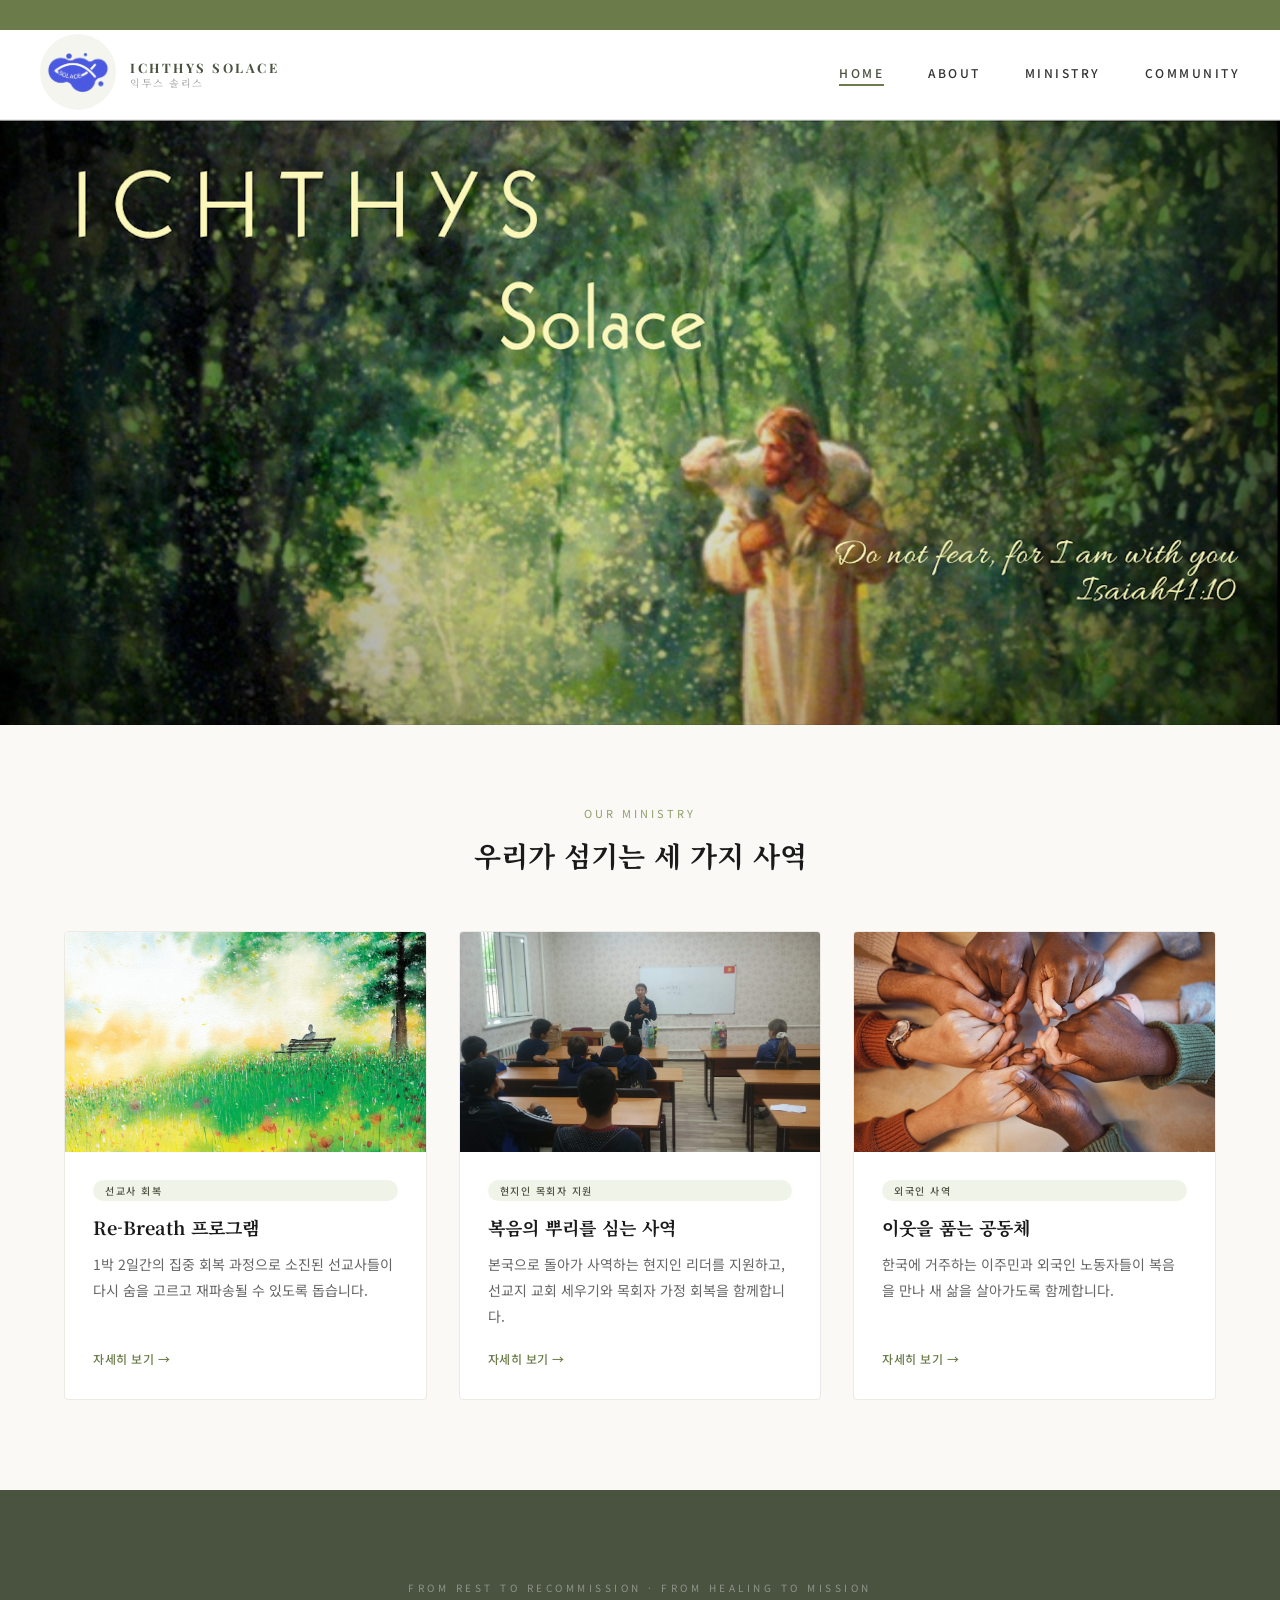
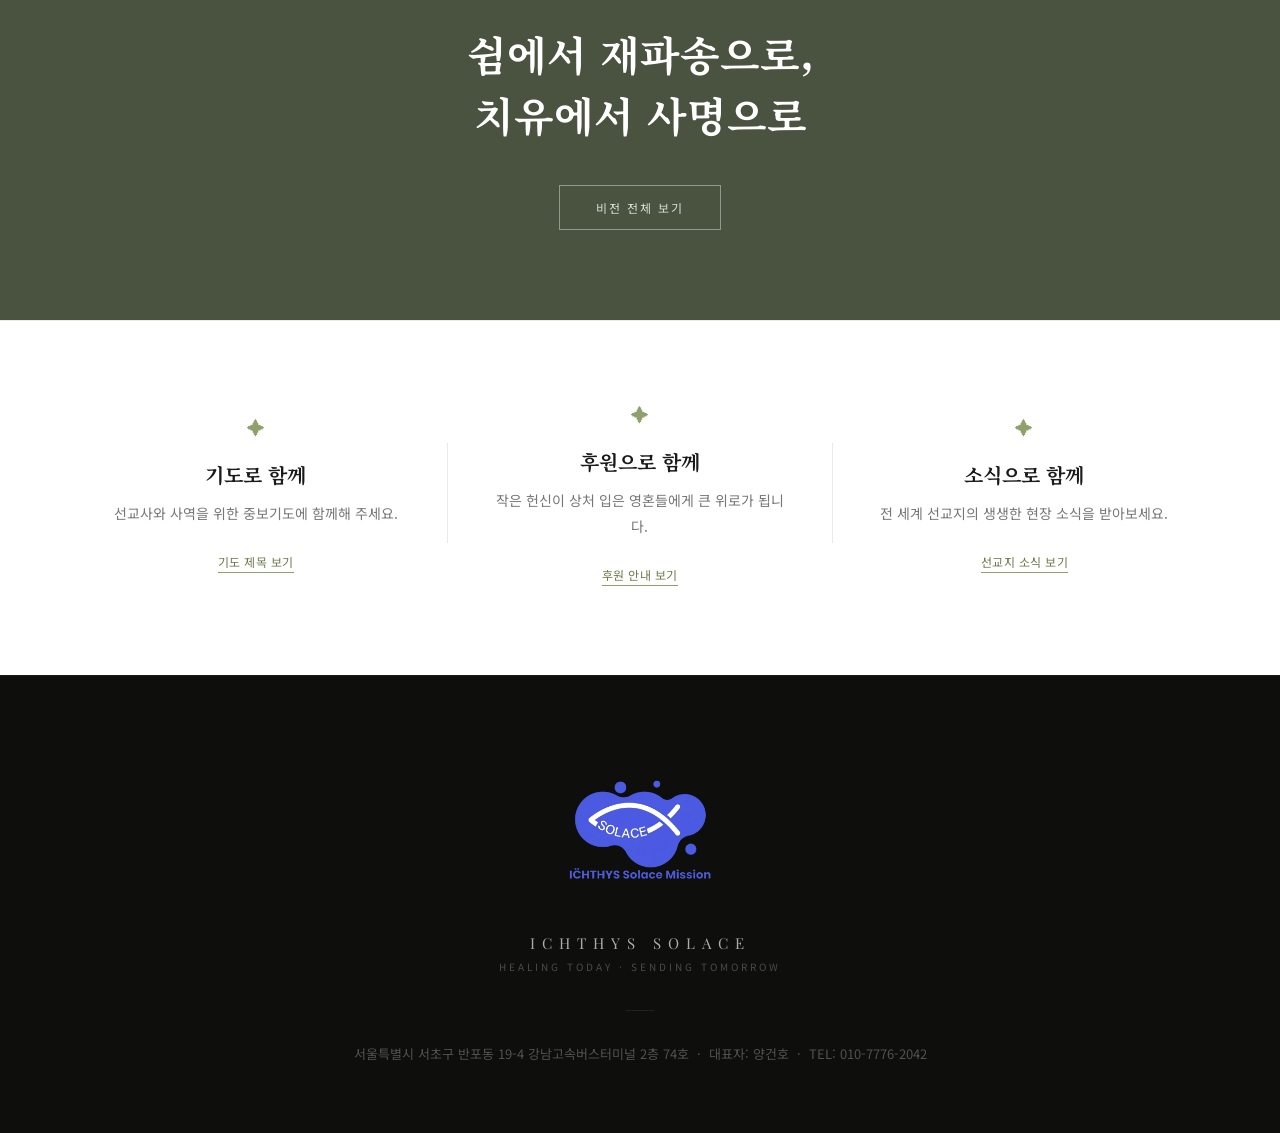
==== commit 8e240c3c: "fix: 홈 사역 카드 링크 탭 해시 추가 — #recovery #orphan #foreigner (v0.1.0) Co-Authored-By: Claude Sonnet 4.6 <n" ====
--- a/Web/index.html
+++ b/Web/index.html
@@ -47,7 +47,7 @@
     <div class="hm-label">OUR MINISTRY</div>
     <h2 class="hm-title">우리가 섬기는 세 가지 사역</h2>
     <div class="hm-cards">
-      <a href="ministry.html" class="hm-card">
+      <a href="ministry.html#recovery" class="hm-card">
         <div class="hm-card-img" style="background-image: url('img/15_recovery_rest.jpg'); background-position: center;"></div>
         <div class="hm-card-body">
           <div class="hm-card-badge">선교사 회복</div>
@@ -56,7 +56,7 @@
           <span class="hm-card-more">자세히 보기 →</span>
         </div>
       </a>
-      <a href="ministry.html" class="hm-card">
+      <a href="ministry.html#orphan" class="hm-card">
         <div class="hm-card-img" style="background-image: url('img/14_foreign_class.jpg'); background-position: center;"></div>
         <div class="hm-card-body">
           <div class="hm-card-badge">현지인 목회자 지원</div>
@@ -65,7 +65,7 @@
           <span class="hm-card-more">자세히 보기 →</span>
         </div>
       </a>
-      <a href="ministry.html" class="hm-card">
+      <a href="ministry.html#foreigner" class="hm-card">
         <div class="hm-card-img" style="background-image: url('img/16_foreigner_community.png'); background-position: center;"></div>
         <div class="hm-card-body">
           <div class="hm-card-badge">외국인 사역</div>
--- a/Web/style.css
+++ b/Web/style.css
@@ -36,7 +36,7 @@
   padding: 0 40px;
   overflow: hidden;
 }
-.nav-logo img { height: 56px; width: auto; object-fit: contain; }
+.nav-logo img { width: 76px; height: 76px; object-fit: contain; background: #f5f5f0; border-radius: 50%; padding: 6px; }
 .nav-brand {
   display: flex; flex-direction: column; justify-content: center;
   margin-left: 14px; line-height: 1.3;
@@ -551,7 +551,7 @@
   /* ── NAV ── */
   .nav-hamburger { display: flex; }
   .main-nav { padding: 0 20px; height: 64px; }
-  .nav-logo img { height: 40px; width: auto; }
+  .nav-logo img { width: 48px; height: 48px; }
   .nav-links {
     display: none;
     position: fixed;
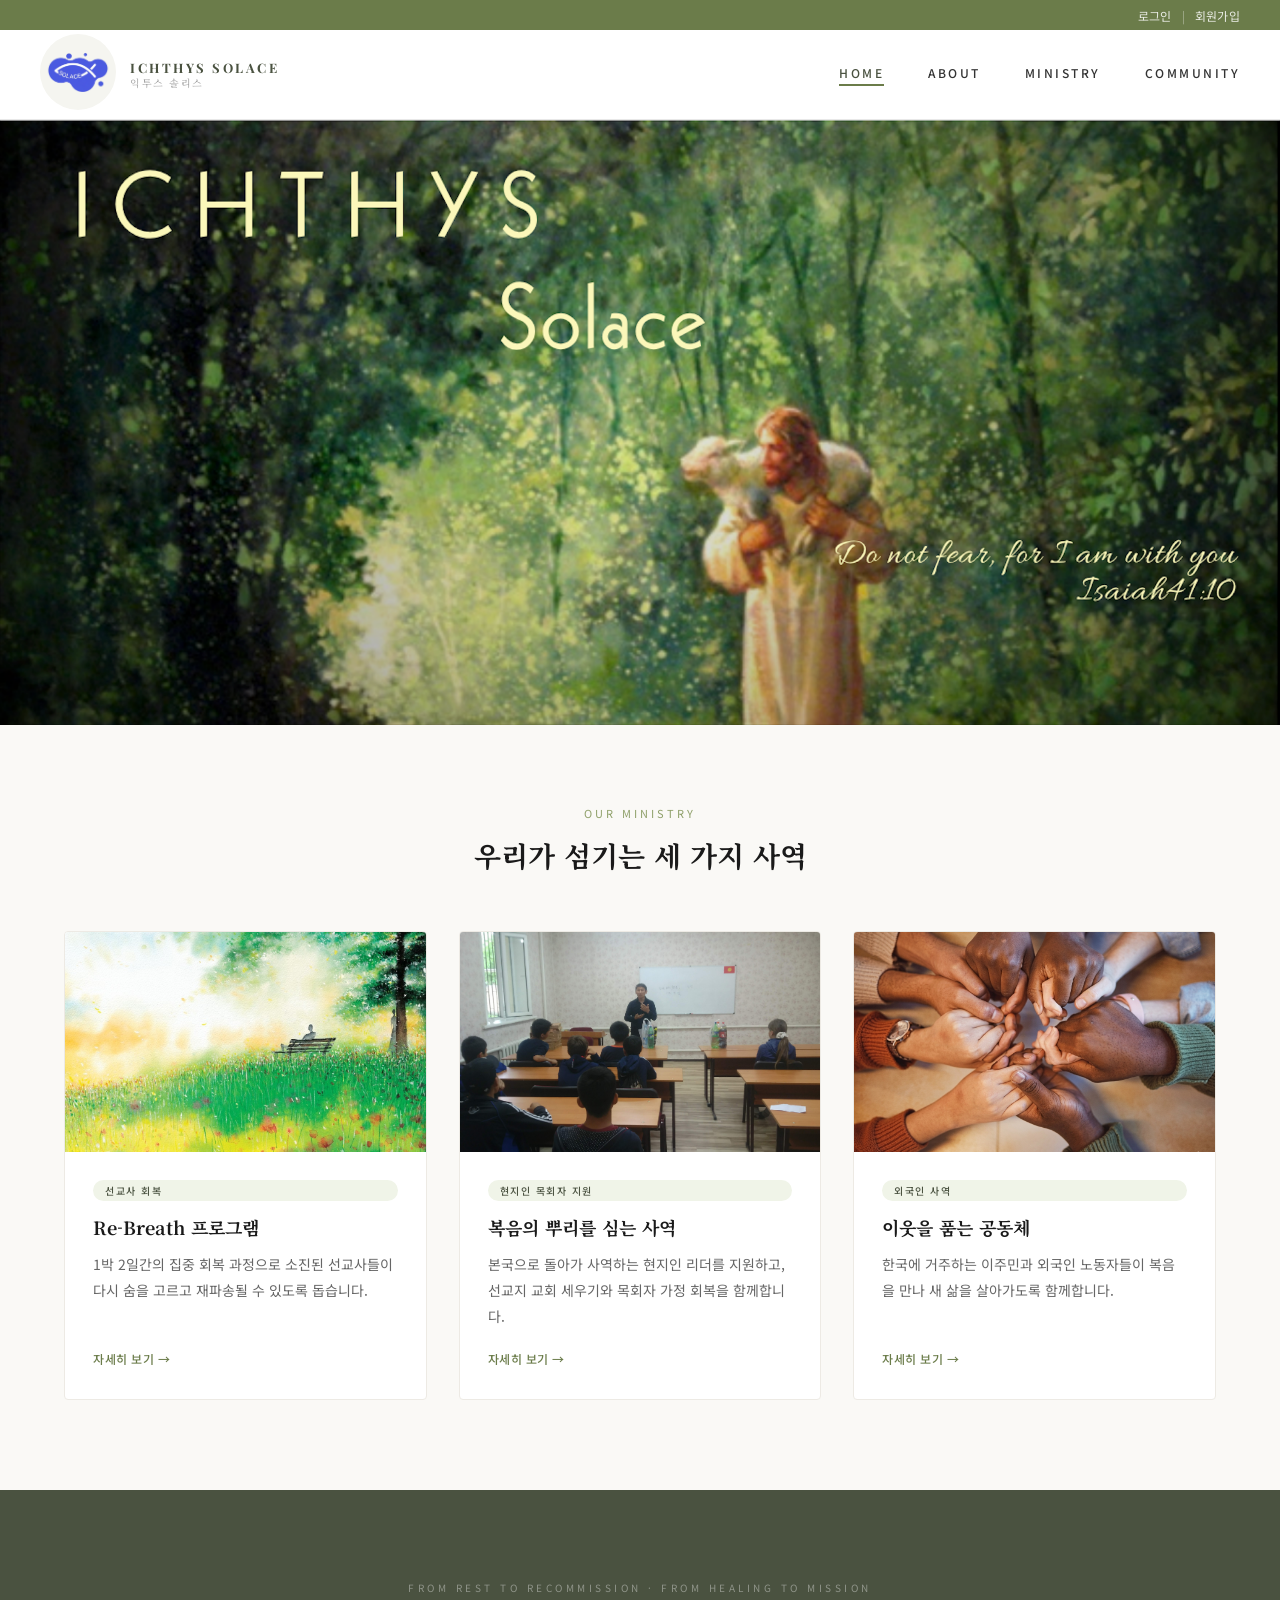
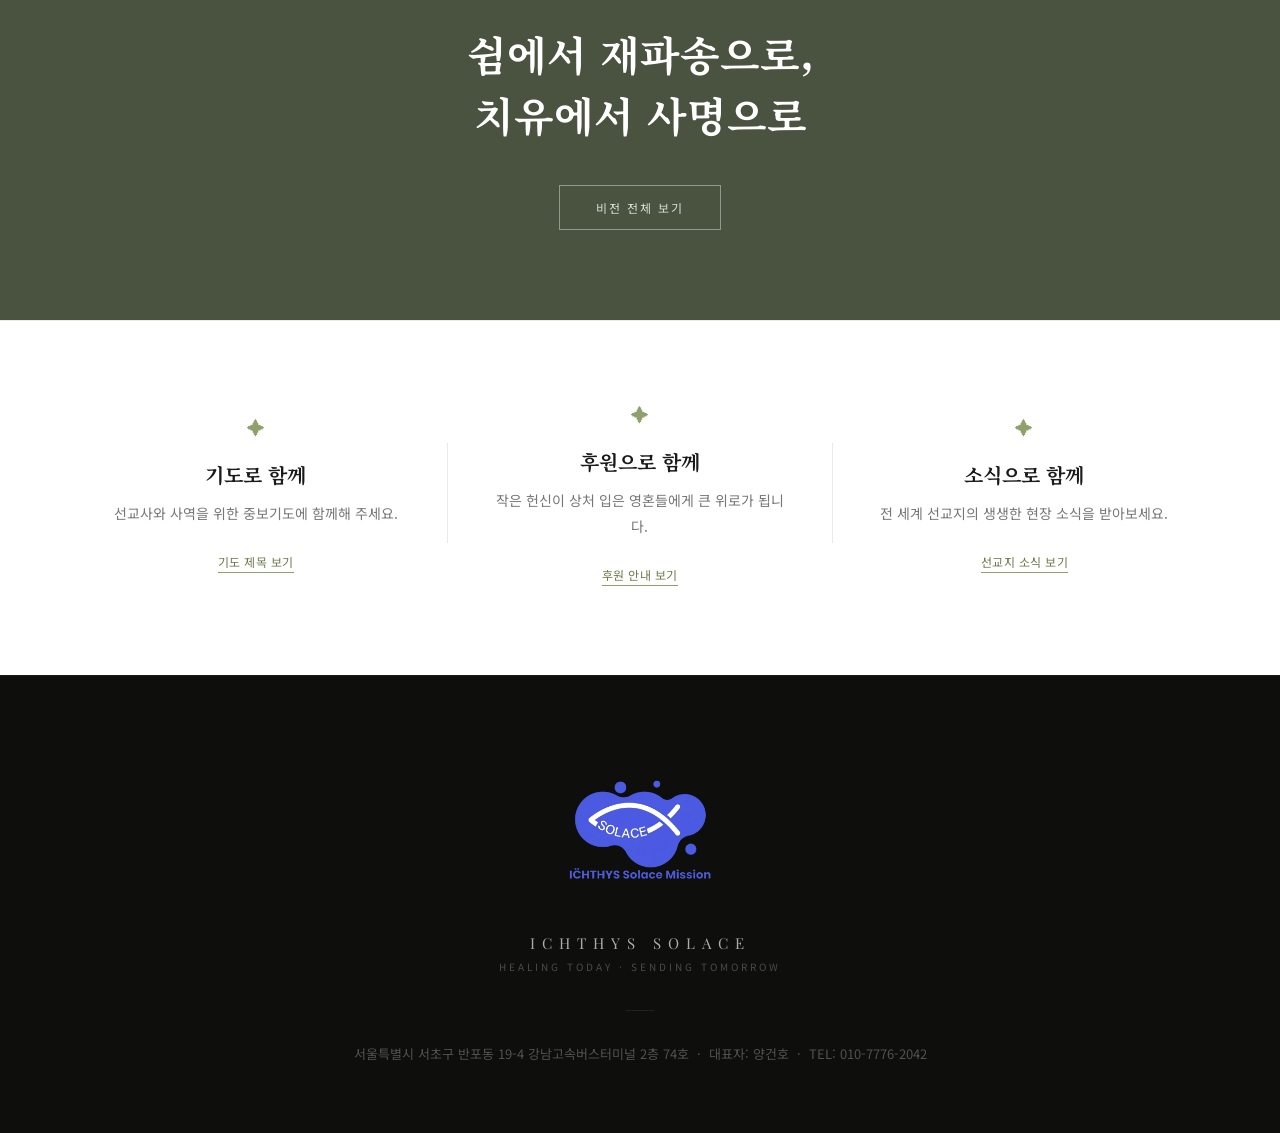
==== commit 5d5d23a9: "feat: 로그인/회원가입 메뉴 노출 (v0.1.0) Co-Authored-By: Claude Sonnet 4.6 <noreply@anthropic.com>" ====
--- a/Web/index.html
+++ b/Web/index.html
@@ -19,7 +19,7 @@
 
 <header>
   <div class="top-bar">
-    <!-- <a href="#">로그인</a><span class="sep">|</span><a href="#">회원가입</a> -->
+    <a href="#">로그인</a><span class="sep">|</span><a href="#">회원가입</a>
   </div>
   <nav class="main-nav">
     <a href="index.html" class="nav-logo"><img src="img/17_logo_banner.png" alt="ICHTHYS SOLACE" /></a>
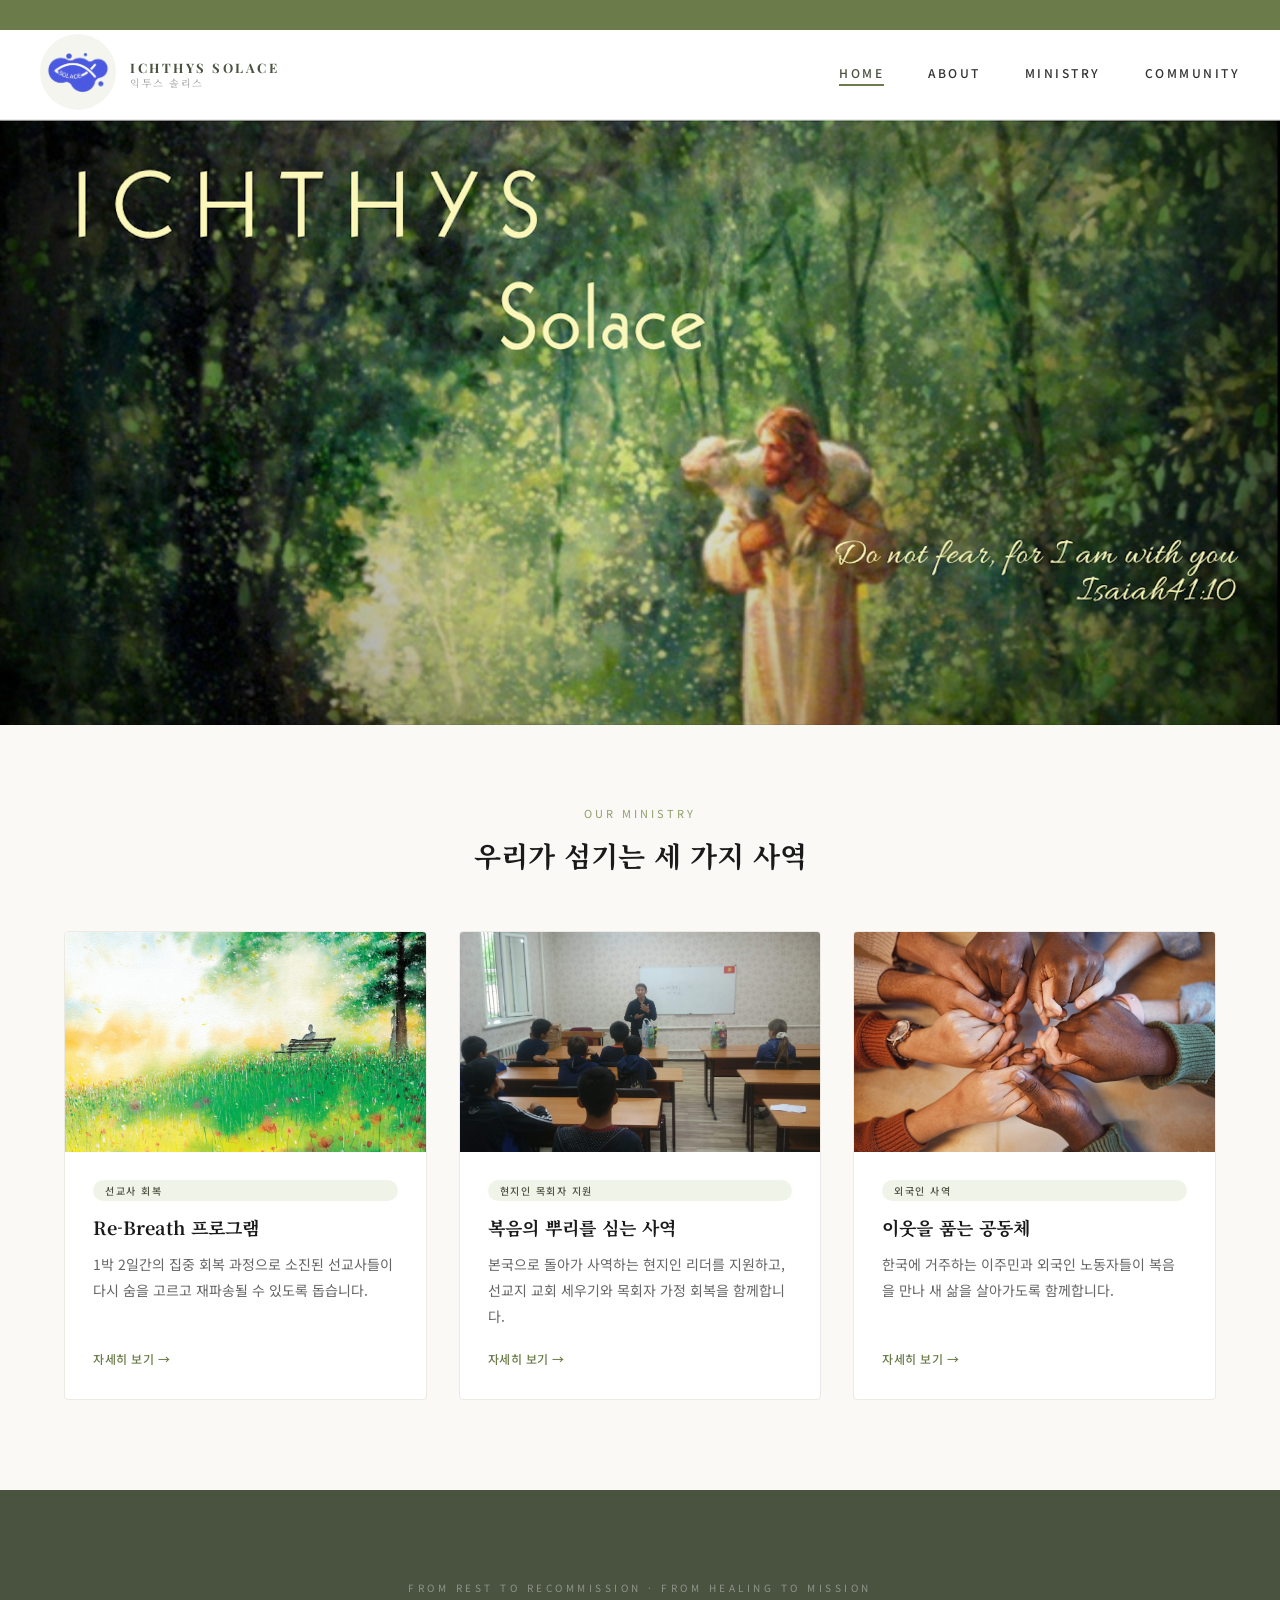
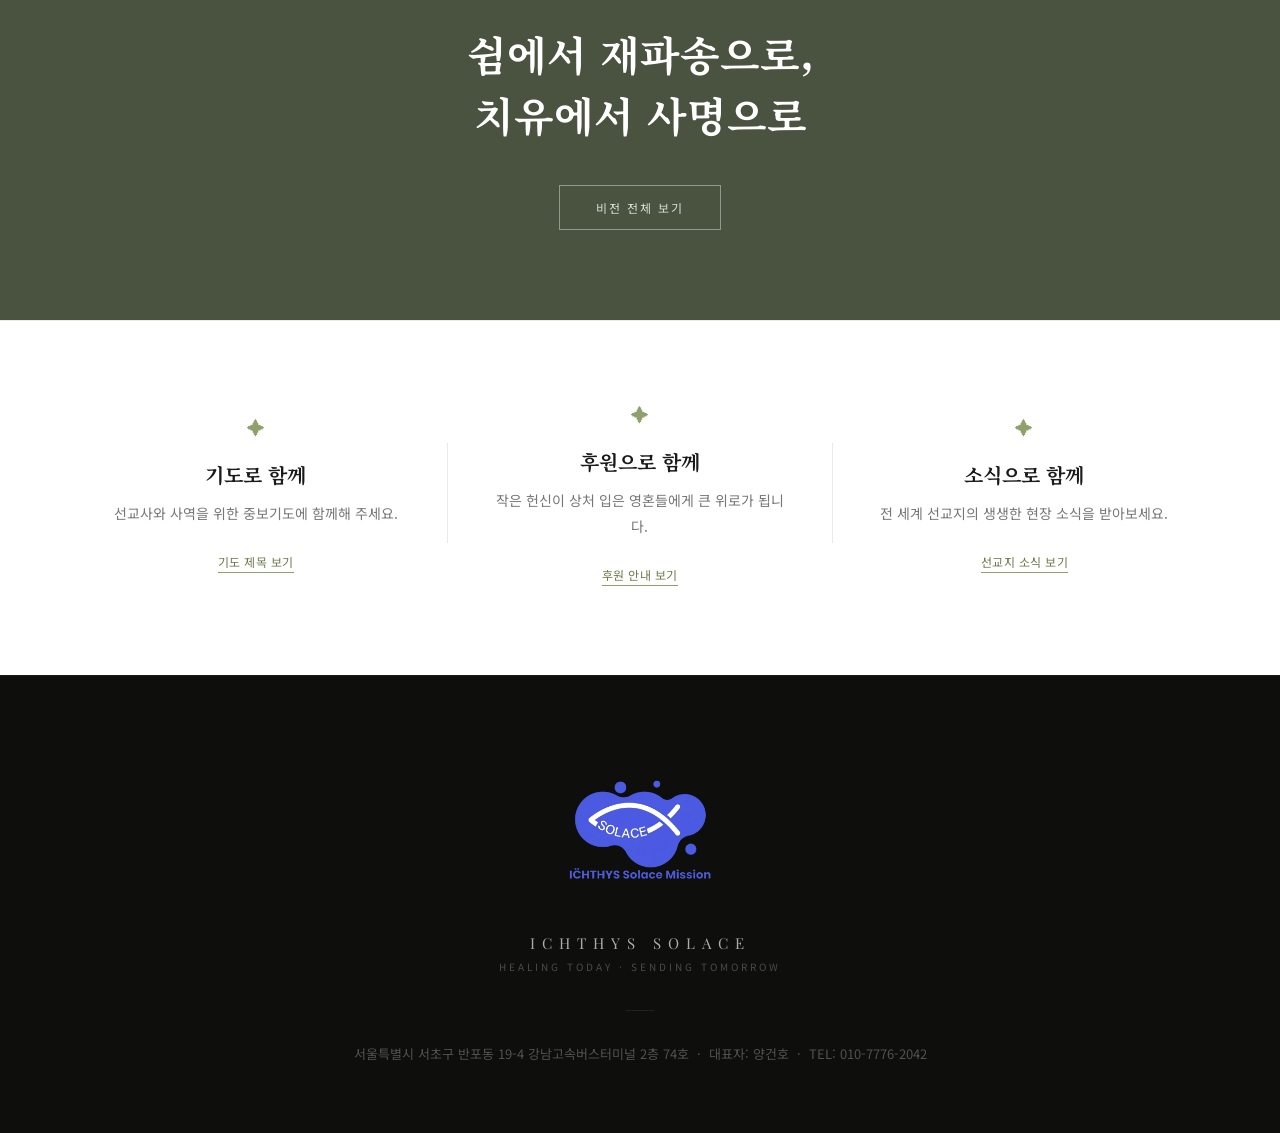
==== commit a3da2c5d: "chore: 로그인/회원가입 메뉴 다시 주석 처리 (v0.1.0) Co-Authored-By: Claude Sonnet 4.6 <noreply@anthropic.com>" ====
--- a/Web/index.html
+++ b/Web/index.html
@@ -19,7 +19,7 @@
 
 <header>
   <div class="top-bar">
-    <a href="#">로그인</a><span class="sep">|</span><a href="#">회원가입</a>
+    <!-- <a href="#">로그인</a><span class="sep">|</span><a href="#">회원가입</a> -->
   </div>
   <nav class="main-nav">
     <a href="index.html" class="nav-logo"><img src="img/17_logo_banner.png" alt="ICHTHYS SOLACE" /></a>
